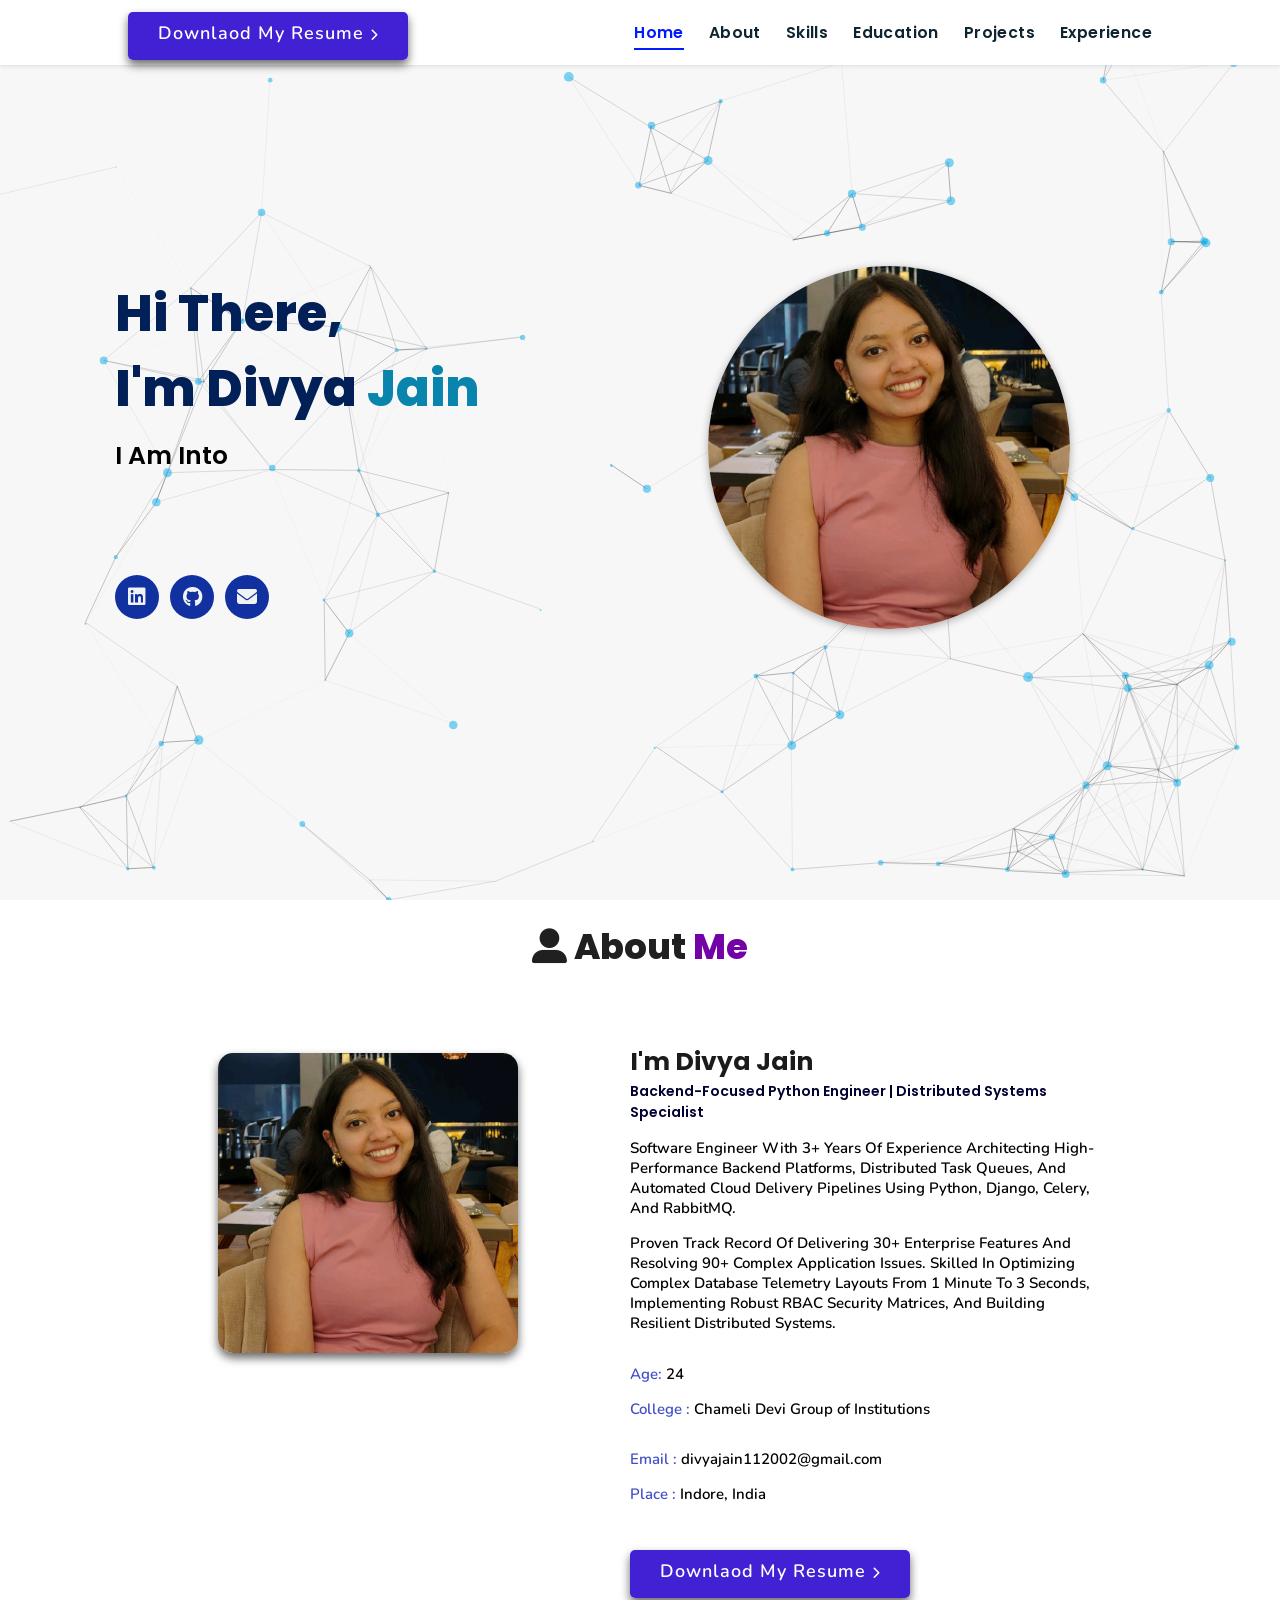
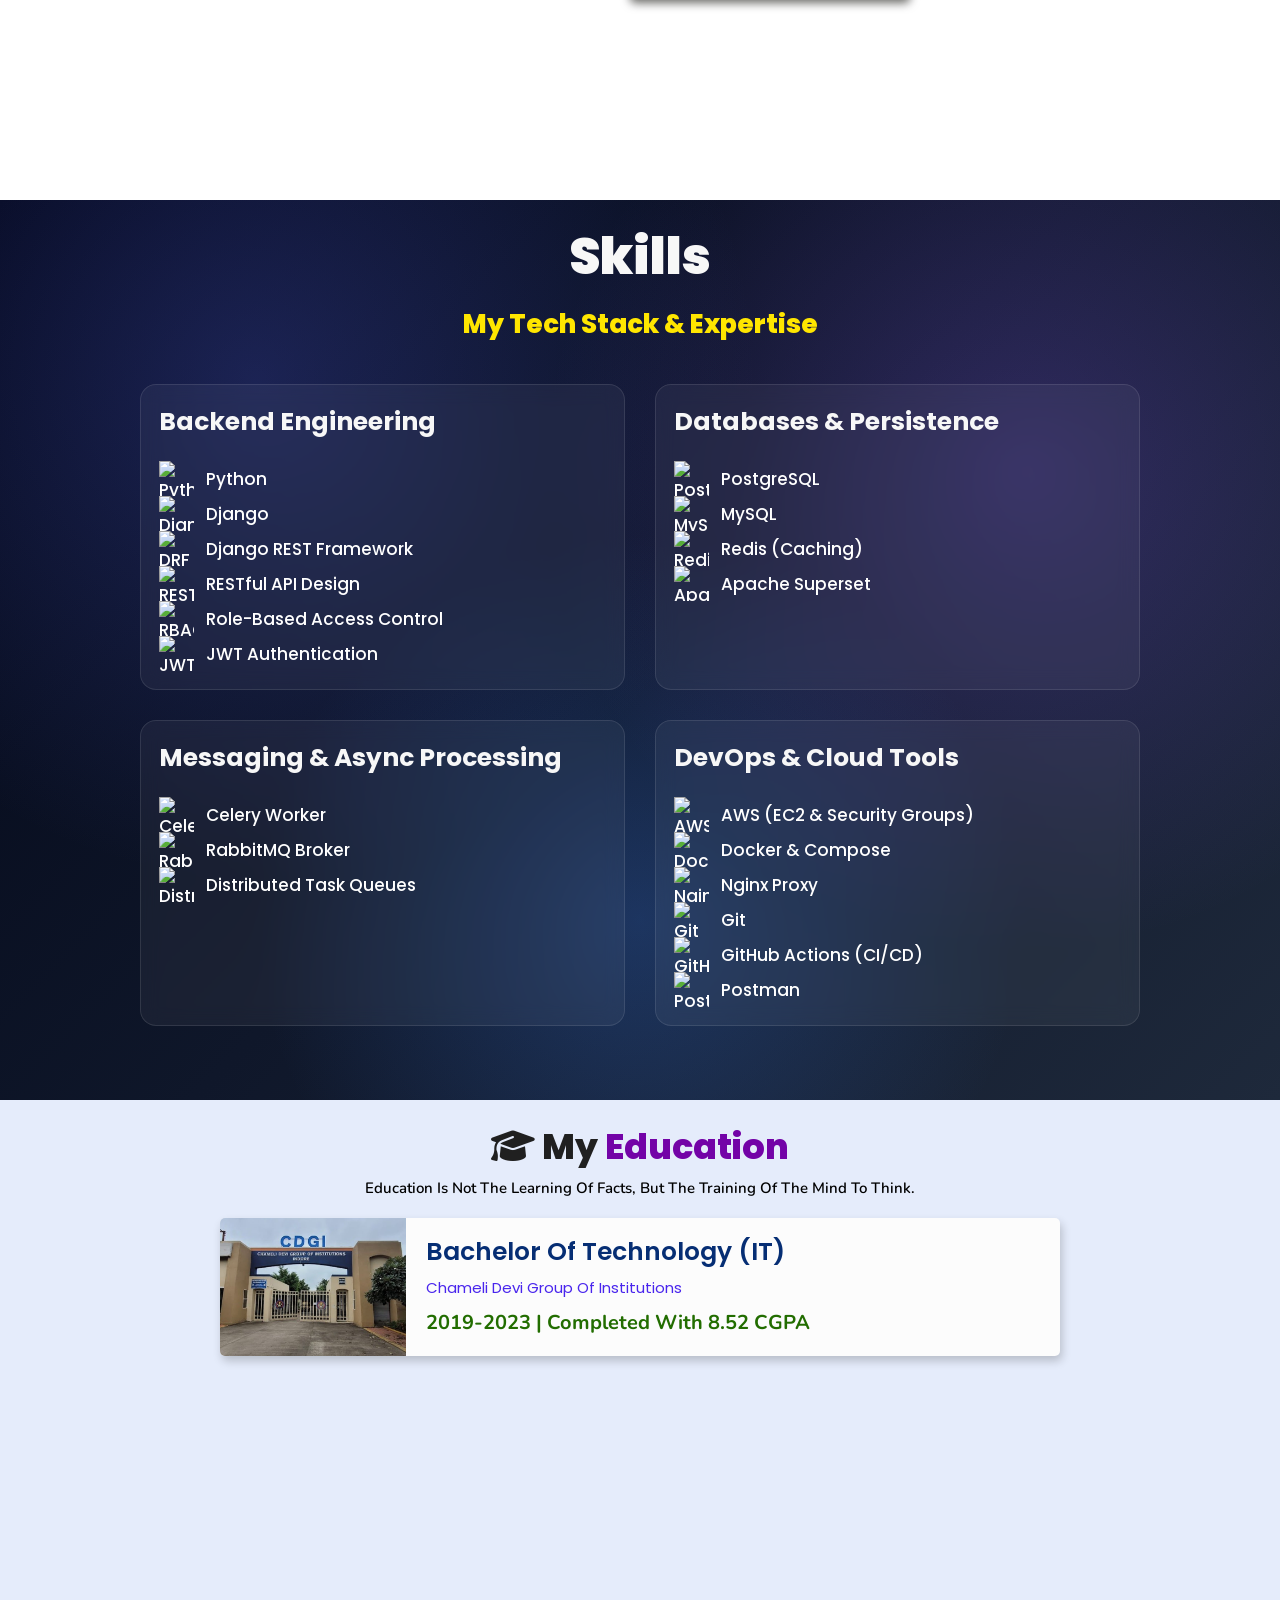
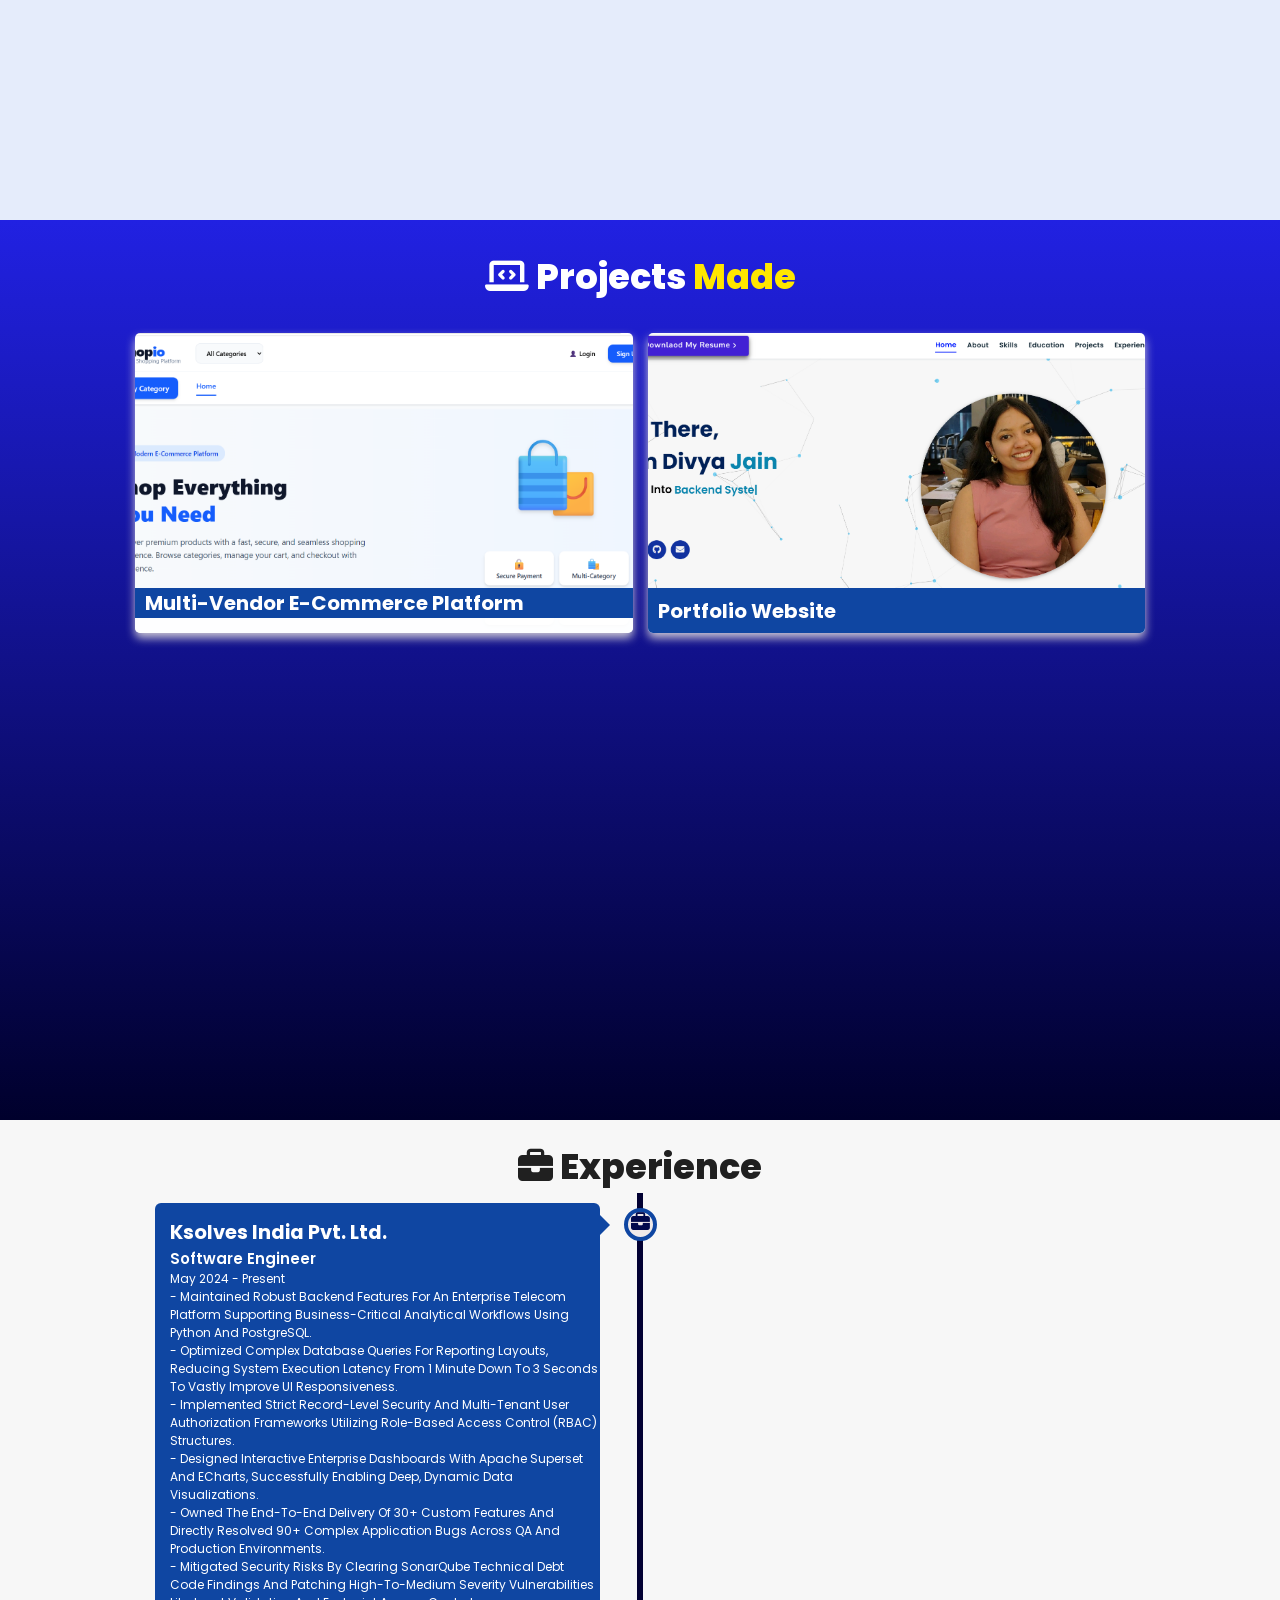
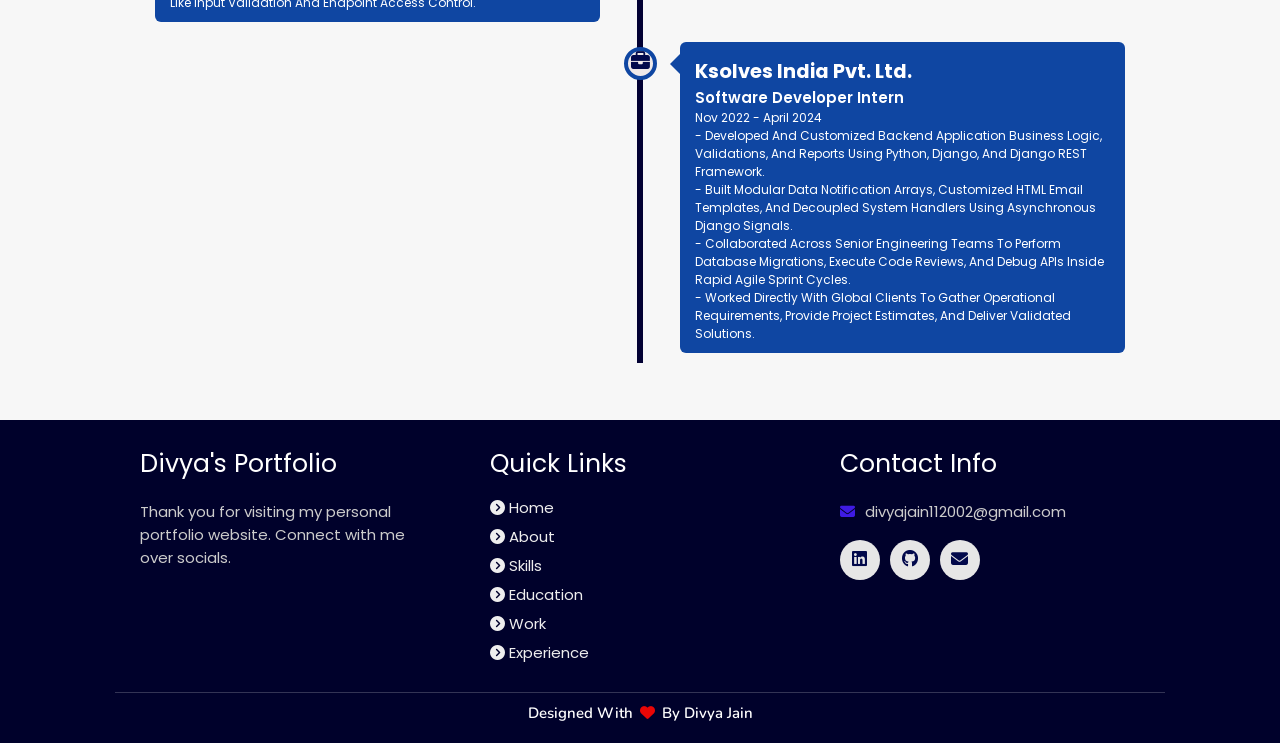
==== index.html @ 0286d553 "Initial commit: Production ready portfolio website" ====
<!DOCTYPE html>
<html lang="en">
<head>
    <meta charset="UTF-8">
    <meta http-equiv="X-UA-Compatible" content="IE=edge">
    <meta name="viewport" content="width=device-width, initial-scale=1.0">
    <meta name="keywords" content="Divya Jain, portfolio Divya Jain, Full Stack Developer, Backend Developer, portfolio website, Divya Jain website" />
    <meta name="description" content="Welcome to Divya's Portfolio. Passionate Java Developer. Tech Ethusiast." />
    <!-- Custom CSS -->
    <link rel="stylesheet" href="./assests/css/style.css">
    <!-- Font Awesome -->
    <link rel="stylesheet" href="https://cdnjs.cloudflare.com/ajax/libs/font-awesome/6.5.0/css/all.min.css">
    <!-- Favicon -->
    <link id='favicon' rel="shortcut icon" href="./assests/images//DivyaJainProfile.jpg" type="image/x-png">
    <link rel="stylesheet" href="https://cdn.jsdelivr.net/gh/devicons/devicon@latest/devicon.min.css">
    <title>Portfolio Divya Jain </title>
    
    <script type="text/javascript"
        src="https://cdn.jsdelivr.net/npm/@emailjs/browser@3/dist/email.min.js">
</script>
<script type="text/javascript">
   (function(){
      emailjs.init("tKcnAF73jMw0tRWFB"); 
   })();
</script>

<script src="https://cdn.jsdelivr.net/npm/particles.js@2.0.0/particles.min.js"></script>

<script>
particlesJS("particles-js",{
"particles":{
"number":{"value":80},
"size":{"value":3},
"move":{"speed":1.2},
"opacity":{"value":0.5},
"line_linked":{
"enable":true,
"distance":150,
"color":"#6366f1",
"opacity":0.4
},
"color":{"value":["#60a5fa","#a78bfa","#38bdf8"]}
}
});
</script>
</head>
<body>
<!-- <body oncontextmenu="return false"> -->


<!-- navbar starts -->
<header>
                <div class="resumebtn">
            <a href="./assests/Divya_Jain_Python_Developer.pdf" class="btn"><span>Downlaod My Resume</span>
                <i class="fas fa-chevron-right"></i>
            </a>
        </div>

        <div id="menu" class="fas fa-bars"></div>
        <nav class="navbar">
            <ul>
            <li><a class="active" href="#home">Home</a></li>
            <li><a href="#about">About</a></li>
            <li><a href="#skills">Skills</a></li>
            <li><a href="#education">Education</a></li>
            <li><a href="#work">Projects</a></li>
            <li><a href="#experience">Experience</a></li>
            </ul>
        </nav>
</header>
<!-- navbar ends -->




<!-- hero section starts -->
<section class="home" id="home">
    <div id="particles-js"></div>

    <div class="content">
    <h3>Hi There,<br/> I'm Divya <span>Jain</span></h3>
    <p>i am into <span class="typing-text"></span></p>

    <div class="socials">
        <ul class="social-icons">
          <li><a class="linkedin" href="https://www.linkedin.com/in/divyajain012/" target="_blank"><i class="fab fa-linkedin"></i></a></li> 
          <li><a class="github" href="https://github.com/Divya250-del" target="_blank"><i class="fab fa-github"></i></a></li>
          <li><a class="gmail" href="mailto:divyajain112002@gmail.com" target="_blank"><i class="fas fa-envelope"></i></a></li> 
        </ul>
      </div>
    </div>
<div class="image">
    <img draggable="false" class="tilt" src="./assests/images/DivyaJainProfile.jpg" alt="">
</div>
</section>
<!-- hero section ends -->


<!-- about section starts -->
<section class="about" id="about">
    <h2 class="heading"><i class="fas fa-user-alt"></i> About <span>Me</span></h2>
    
    <div class="row">

    <div class="image">
        <img draggable="false" class="tilt" src="./assests/images/DivyaJainProfile.jpg" alt="">
    </div>
    <div class="content">
      <h3>I'm Divya Jain</h3>
      <span class="tag">Backend-Focused Python Engineer | Distributed Systems Specialist</span>
      <p>
          Software Engineer with 3+ years of experience architecting high-performance backend platforms, distributed task queues, and automated cloud delivery pipelines using Python, Django, Celery, and RabbitMQ. 
      </p>
      <p>
          Proven track record of delivering 30+ enterprise features and resolving 90+ complex application issues. Skilled in optimizing complex database telemetry layouts from 1 minute to 3 seconds, implementing robust RBAC security matrices, and building resilient distributed systems.
      </p>
      <br>
        
        <div class="box-container">
            <div class="box">
              <p><span> age: </span> 24</p>
              <p><span> college : </span> Chameli Devi Group of Institutions</p>
            </div>
            <div class="box">
              <p><span> email : </span> divyajain112002@gmail.com</p>
              <p><span> place : </span> Indore, India  </p>
            </div>
        </div>
        <p><br><br>


        </p>
        
        <div class="resumebtn">
            <a href="./assests/Divya_Jain_Python_Developer.pdf" class="btn"><span>Downlaod My Resume</span>
                <i class="fas fa-chevron-right"></i>
            </a>
        </div>

    </div>
    </div>
</section>
<!-- about section ends -->

<section class="skills-section">

<div id="particles-js"></div>

<div class="skills-header">
<h2 class="skills-title">Skills</h2>
<p class="skills-subtitle">My Tech Stack & Expertise</p>
</div>

<div class="skills-grid">

<!-- Backend Frameworks & Logic -->
<div class="skills-card">
<h3>Backend Engineering</h3>

<div class="skills-list">

<div class="skill">
<img src="https://img.icons8.com/color/48/python--v1.png" alt="Python">
<span>Python</span>
</div>

<div class="skill">
<img src="https://img.icons8.com/color/48/django.png" alt="Django">
<span>Django</span>
</div>

<div class="skill">
<img src="https://img.icons8.com/nolan/64/api.png" alt="DRF">
<span>Django REST Framework</span>
</div>

<div class="skill">
<img src="https://img.icons8.com/color/48/api-settings.png" alt="REST APIs">
<span>RESTful API Design</span>
</div>

<div class="skill">
<img src="https://img.icons8.com/color/48/lock--v1.png" alt="RBAC">
<span>Role-Based Access Control</span>
</div>

<div class="skill">
<img src="https://img.icons8.com/color/48/key.png" alt="JWT Auth">
<span>JWT Authentication</span>
</div>

</div>
</div>


<!-- Databases & Performance Caching -->
<div class="skills-card">
<h3>Databases & Persistence</h3>

<div class="skills-list">

<div class="skill">
<img src="https://cdn.jsdelivr.net/gh/devicons/devicon/icons/postgresql/postgresql-original.svg" alt="PostgreSQL" width="48" height="48">
<span>PostgreSQL</span>
</div>

<div class="skill">
<img src="https://img.icons8.com/color/48/mysql-logo.png" alt="MySQL">
<span>MySQL</span>
</div>

<div class="skill">
<img src="https://img.icons8.com/color/48/redis.png" alt="Redis">
<span>Redis (Caching)</span>
</div>

<div class="skill">
<img src="https://cdn.jsdelivr.net/gh/devicons/devicon/icons/apache/apache-original.svg" alt="Apache Superset" width="48" height="48">
<span>Apache Superset</span>
</div>

</div>
</div>


<!-- Asynchronous Distributed Messaging -->
<div class="skills-card">
<h3>Messaging & Async Processing</h3>

<div class="skills-list">

<div class="skill">
<img src="https://img.icons8.com/color/48/celery.png" alt="Celery">
<span>Celery Worker</span>
</div>

<div class="skill">
<img src="https://cdn.jsdelivr.net/gh/devicons/devicon/icons/rabbitmq/rabbitmq-original.svg" alt="RabbitMQ" width="48" height="48">
<span>RabbitMQ Broker</span></div>

<div class="skill">
<img src="https://img.icons8.com/color/48/flow-chart.png" alt="Distributed Architecture">
<span>Distributed Task Queues</span>
</div>



</div>
</div>


<!-- Cloud Infrastructure & DevOps Tools -->
<div class="skills-card">
<h3>DevOps & Cloud Tools</h3>

<div class="skills-list">

<div class="skill">
<img src="https://img.icons8.com/color/48/amazon-web-services.png" alt="AWS">
<span>AWS (EC2 & Security Groups)</span>
</div>

<div class="skill">
<img src="https://img.icons8.com/color/48/docker.png" alt="Docker">
<span>Docker & Compose</span>
</div>

<div class="skill">
<img src="https://img.icons8.com/color/48/nginx.png" alt="Nginx">
<span>Nginx Proxy</span>
</div>

<div class="skill">
<img src="https://img.icons8.com/color/48/git.png" alt="Git">
<span>Git</span>
</div>

<div class="skill">
<img src="https://img.icons8.com/color/48/github.png" alt="GitHub Actions">
<span>GitHub Actions (CI/CD)</span>
</div>


<div class="skill">
<img src="https://img.icons8.com/dusk/64/postman-api.png" alt="Postman">
<span>Postman</span>
</div>

</div>
</div>

</div>
</section>


<!-- education section starts -->
<section class="education" id="education">

  <h1 class="heading"><i class="fas fa-graduation-cap"></i> My <span>Education</span></h1>

    <p class="qoute">Education is not the learning of facts, but the training of the mind to think.</p>

    <div class="box-container">

    <div class="box">
        <div class="image">
        <a href="https://www.aecwb.edu.in/">
        <img draggable="false" src="./assests/images/educat/cdgiImage.jpg" alt="">
        
        </div>
        <div class="content">
        <h3>Bachelor of Technology (IT)</h3>
        <p>Chameli Devi Group of Institutions </p>
        <h4>2019-2023 | Completed with 8.52 CGPA</h4>
      </a> 
        </div>
    </div>

</div>
</section>
<!-- education section ends -->


<!-- work project section starts -->
<section class="work" id="work">

  <h2 class="heading"><i class="fas fa-laptop-code"></i> Projects <span>Made</span></h2>

  <div class="box-container">
    
    <!-- Project 1: Multi-Vendor E-Commerce Platform (Shopio) -->
    <div class="box tilt">
      <img draggable="false" src="./assests/images/projects/Shopio_Homepage.png" alt="Multi-Vendor E-Commerce Platform" />
      <div class="content">
        <div class="tag">
          <h3>Multi-Vendor E-Commerce Platform</h3>
        </div>
        <div class="desc">
<p>A production-ready full-stack e-commerce platform featuring separate customer and seller registration workflows. Engineered with Django, DRF, and React, using Redis for high-throughput caching and a distributed Celery/RabbitMQ pipeline for non-blocking asynchronous background task orchestration. Secure checkout flows are fully integrated via Razorpay. Containerized with Docker and deployed on cloud infrastructure using AWS EC2 and automated GitHub Actions CI/CD pipelines.</p>          <div class="btns">
            <a href="http://13.207.149.114/" class="btn" target="_blank"><i class="fas fa-eye"></i> Live Demo</a>
            <a href="https://github.com/Divya250-del" class="btn" target="_blank">Code <i class="fas fa-code"></i></a>
          </div>
        </div>
      </div>
    </div>
    
    <!-- Project 2: Personal Portfolio Website -->
    <div class="box tilt">
      <img draggable="false" src="./assests/images/projects/portImg.png" alt="Portfolio Website" />
      <div class="content">
        <div class="tag">
          <h3>Portfolio Website</h3>
        </div>
        <div class="desc">
<p>Personal portfolio website designed to showcase my technical expertise, core engineering competencies, and professional background as a backend software engineer. This interactive interface cleanly presents my developer timeline, project configurations, and core systems architecture skills.</p>          <div class="btns">
            <a href="https://github.com/Divya250-del" class="btn" target="_blank"><i class="fas fa-eye"></i> View</a>
            <a href="https://github.com/Divya250-del" class="btn" target="_blank">Code <i class="fas fa-code"></i></a>
          </div>
        </div>
      </div>
    </div> 
  </div>
    


</section>
<!-- work project section ends -->

<!-- experience section starts -->
<section class="experience" id="experience">

  <h2 class="heading"><i class="fas fa-briefcase"></i> Experience </h2>

  <div class="timeline">

    <!-- Experience 1: Ksolves - Software Engineer -->
    <div class="container left">
      <div class="content">
        <div class="tag">
          <h2>Ksolves India Pvt. Ltd.</h2>
        </div>
        <div class="desc">
            <h3>Software Engineer</h3>
              <p>May 2024 - Present</p>
              <p> 
                - Maintained robust backend features for an enterprise telecom platform supporting business-critical analytical workflows using Python and PostgreSQL.
                <br>
                - Optimized complex database queries for reporting layouts, reducing system execution latency from 1 minute down to 3 seconds to vastly improve UI responsiveness.
                <br>
                - Implemented strict record-level security and multi-tenant user authorization frameworks utilizing Role-Based Access Control (RBAC) structures.
                <br>
                - Designed interactive enterprise dashboards with Apache Superset and ECharts, successfully enabling deep, dynamic data visualizations.
                <br>
                - Owned the end-to-end delivery of 30+ custom features and directly resolved 90+ complex application bugs across QA and production environments.
                <br>
                - Mitigated security risks by clearing SonarQube technical debt code findings and patching high-to-medium severity vulnerabilities like input validation and endpoint access control.
              </p>
        </div>
      </div>
    </div>

    <!-- Experience 2: Ksolves - Software Developer Intern -->
    <div class="container right">
      <div class="content">
        <div class="tag">
          <h2>Ksolves India Pvt. Ltd.</h2>
        </div>
        <div class="desc">
            <h3>Software Developer Intern</h3>
            <p>Nov 2022 - April 2024</p>
            <p> 
              - Developed and customized backend application business logic, validations, and reports using Python, Django, and Django REST Framework.
              <br>
              - Built modular data notification arrays, customized HTML email templates, and decoupled system handlers using asynchronous Django Signals.
              <br>
              - Collaborated across senior engineering teams to perform database migrations, execute code reviews, and debug APIs inside rapid Agile sprint cycles.
              <br>
              - Worked directly with global clients to gather operational requirements, provide project estimates, and deliver validated solutions.
            </p>
        </div>
      </div>
    </div>

  </div>

</section>
<!-- experience section ends -->


<!-- footer section starts -->
<section class="footer">

  <div class="box-container">

      <div class="box">
          <h3>Divya's Portfolio</h3>
          <p>Thank you for visiting my personal portfolio website. Connect with me over socials. <br/> <br/> </p>
      </div>

      <div class="box">
          <h3>quick links</h3>
          <a href="#home"><i class="fas fa-chevron-circle-right"></i> home</a>
          <a href="#about"><i class="fas fa-chevron-circle-right"></i> about</a>
          <a href="#skills"><i class="fas fa-chevron-circle-right"></i> skills</a>
          <a href="#education"><i class="fas fa-chevron-circle-right"></i> education</a>
          <a href="#work"><i class="fas fa-chevron-circle-right"></i> work</a>

          <a href="#experience"><i class="fas fa-chevron-circle-right"></i> experience</a>
      </div>

      <div class="box">
          <h3>contact info</h3>
          
          <p> <i class="fas fa-envelope"></i>divyajain112002@gmail.com</p>
          <div class="share">

              <a href="https://www.linkedin.com/in/divyajain012/" class="fab fa-linkedin" target="_blank"></a>
              <a href="https://github.com/Divya250-del" class="fab fa-github" target="_blank"></a>
              <a href="mailto:divyajain112002@gmail.com" class="fas fa-envelope" target="_blank"></a>
          </div>
      </div>
  </div>

  <h1 class="credit">Designed with <i class="fa fa-heart pulse"></i> by Divya Jain</h1>

</section>
<!-- footer section ends -->


<!-- scroll top btn -->
<a href="#home" class="fas fa-angle-up" id="scroll-top"></a>
<!-- scroll back to top -->


<!-- ==== ALL MAJOR JAVASCRIPT CDNS STARTS ==== -->
<!-- jquery cdn -->
<script src="https://cdnjs.cloudflare.com/ajax/libs/jquery/3.6.0/jquery.min.js" integrity="sha512-894YE6QWD5I59HgZOGReFYm4dnWc1Qt5NtvYSaNcOP+u1T9qYdvdihz0PPSiiqn/+/3e7Jo4EaG7TubfWGUrMQ==" crossorigin="anonymous" referrerpolicy="no-referrer"></script>

<!-- typed.js cdn -->
<script src="https://cdnjs.cloudflare.com/ajax/libs/typed.js/2.0.5/typed.min.js" integrity="sha512-1KbKusm/hAtkX5FScVR5G36wodIMnVd/aP04af06iyQTkD17szAMGNmxfNH+tEuFp3Og/P5G32L1qEC47CZbUQ==" crossorigin="anonymous" referrerpolicy="no-referrer"></script>

<!-- particle.js links -->
<script src="./assests/js/particles.min.js"></script>
<script src="./assests/js/app.js"></script>

<!-- vanilla tilt.js links -->
<script src="https://cdnjs.cloudflare.com/ajax/libs/vanilla-tilt/1.7.0/vanilla-tilt.min.js" integrity="sha512-SttpKhJqONuBVxbRcuH0wezjuX+BoFoli0yPsnrAADcHsQMW8rkR84ItFHGIkPvhnlRnE2FaifDOUw+EltbuHg==" crossorigin="anonymous" referrerpolicy="no-referrer"></script>

<!-- scroll reveal anim -->
<script src="https://unpkg.com/scrollreveal"></script>
<!-- ==== ALL MAJOR JAVASCRIPT CDNS ENDS ==== -->

<script src="./assests/js/script.js"></script>

</body>
</html>
---- assests/css/style.css ----
@import url("https://fonts.googleapis.com/css2?family=Poppins:wght@400;600;700&display=swap");
@import url('https://fonts.googleapis.com/css2?family=Nunito:ital,wght@0,300;0,400;0,600;0,700;1,300;1,400&display=swap');

*{
  margin: 0;
  padding: 0;
  box-sizing: border-box;
  text-decoration: none;
  outline: none; border: none;
  text-transform:capitalize;
  transition: all .2s linear;
}
html{
  font-size: 62.5%;
  overflow-x: hidden;
  scroll-behavior: smooth;
}
body{
  background: #f7f7f7;
  font-family: 'Poppins', sans-serif;
}

*::selection{
  background: #2b3dda;
  color: #fff;
}

html{
  font-size: 62.5%;
  overflow-x: hidden;
}
html::-webkit-scrollbar{
  width: .8rem;
}
html::-webkit-scrollbar-track{
  background: rgb(235, 202, 245);
}
html::-webkit-scrollbar-thumb{
  background: #420177;
}

/* pre loader start */
.loader-container{
  position: fixed;
  top: 0; left: 0;
  z-index: 10000;
  background: #e6eff1;
  display: flex;
  align-items: center;
  justify-content: center;
  height: 100%;
  width: 100%;
}
.loader-container.fade-out{
  top: -120%;
}
/* pre loader end */

/* navbar starts */
header{
  position: fixed;
  top: 0; left: 0; right: 0;
  z-index: 1000;
  display: flex;
  align-items: center;
  justify-content: space-between;
  padding: 1.7rem 10%;
  height: 6.5rem;
  background-color: #fff;
  box-shadow: 0 1px 4px rgba(146,161,176,.3);
}
section{
  min-height: 100vh;
  padding: 2rem 9%;
}
.heading{
  font-size: 3.5rem;
  color: rgb(32, 32, 32);
  font-weight: 800;
  text-align: center;
}
.heading span{
  color: rgb(115, 3, 167);
}
header .logo{
  font-size: 1.9rem;
  font-weight: 800;
  text-decoration: none;
  color: #0E2431;
}
header .logo i {
  font-size: 2.2rem;
}
header .logo:hover {
  color: #0f46a2;
}
header .navbar ul{
  list-style: none;
  display: flex;
  justify-content: center;
  align-items: center;
}
header .navbar li{
  margin-left: 2.5rem;
}
header .navbar ul li a{
  font-size: 1.57rem;
  color: #0E2431;
  font-weight: 600;
  text-decoration: none;
  letter-spacing: 0.04rem;
  transition: .2s;
}
header .navbar ul li a.active,
header .navbar ul li a:hover{
  color: #011aff;
  border-bottom: .2rem solid #011aff;
  padding: .5rem 0;
}
/* navbar ends */

/* hamburger icon starts*/
#menu{
  font-size: 3rem;
  cursor: pointer;
  color: rgb(24, 2, 63);
  display: none;
}
@media(max-width:768px){
  #menu{
      display: block;
  }
  header .navbar{
    position: fixed;
    top: 6.5rem; right: -120%;
    width: 75%;
    height: 100%;
    text-align: left;
    align-items: flex-start;
    background-color: #0e0f31;
  }
  header .navbar ul{
    flex-flow: column;
    padding: 1rem;
  }
  header .navbar ul li{
    text-align: center;
    width: 100%;
    margin: 1rem 0;
    border-radius: .5rem;
    width: 26rem;
  }
  header .navbar ul li a{
    display: block;
    padding: 1rem;
    text-align: left;
    color: #fff;
    font-size: 2rem;
  }
  header .navbar ul li a.active,
  header .navbar ul li a:hover{
    padding: 1rem;
    color: #fff;
    border-radius: .5rem;
    border-bottom: .5rem solid #011aff;
  }
  .fa-times{
    transform: rotate(180deg);
  }
  header .navbar.nav-toggle{
    right: 0;
  }
}
/* hamburger icon ends */

/* hero section starts*/
.home{
  position: relative;
  display: flex;
  flex-wrap: wrap;
  gap: 1.5rem;
  min-height: 100vh;
  align-items: center;
}
.home #particles-js{
  position: absolute;
  top: 0;left: 0;
  height: 100%;
  width: 100%;
}
.home::before{
  content: '';
  position: absolute;
  top: 0;left: 0;
  height: 100%;
  width: 100%;
}
.home .content{
  flex: 1 1 40rem;
  padding-top: 1rem;
  z-index: 1;
}
.home .image{
  flex: 1 1 40rem;
  z-index: 1;
}
.home .image img{
  width: 70%;
  margin-left: 6rem;
  border-radius: 50%;
  box-shadow: 0 2px 8px rgba(0, 0, 0, 0.3);
  cursor: pointer;
}
.home .image img:hover{
  box-shadow: 0 5px 15px rgba(0, 0, 0, 0.5);
}
.home .content h3{
  font-size: 5rem;
  font-weight: 800;
  color: #002057;
}
.home .content h3 span{
  font-size: 5rem;
  font-weight: 800;
  color: #0984ad;
}
.home .content p{
  font-size: 2.5rem;
  color: #000;
  font-weight: 600;
  padding: 1rem 0;
}
.home .content p span{
  font-size: 2.5rem;
  color: #0984ad;
  font-weight: 600;
  padding: 1rem 0;
}
.home .btn {
  margin-top: 1rem;
  position: absolute;
  line-height: 0;
  padding: 1.6rem 3rem;
  border-radius: 4em;
  transition: 0.5s;
  color: #fff;
  background: #1858c7;
  box-shadow: 0px 5px 18px #01030b(145, 136, 12, 0.6);
  font-family: 'Nunito', sans-serif;
}
.home .btn span {
  font-weight: 700;
  font-size: 1.7rem;
  letter-spacing: 0.1rem;
}
.home .btn i {
  margin-left: 0.3rem;
  font-size: 1.5rem;
  transition: 0.3s;
}
.home .btn:hover{
  background: #1a047e;
}
.home .btn:hover i {
  transform: translateX(5px);
}
/* social icons start */
.socials{
  position: relative;
  margin-top: 9rem;
}
.socials .social-icons {
  padding-left:0;
  margin-bottom:0;
  list-style:none
}
.socials .social-icons li {
  display:inline-block;
  margin-bottom:14px
}
.social-icons a {
  font-size:2rem;
  display:inline-block;
  line-height:44px;
  color: #f1f2f3;
  background-color: #10319f;
  width:44px;
  height:44px;
  text-align:center;
  margin-right:8px;
  border-radius:100%;
  -webkit-transition:all .2s linear;
  -o-transition:all .2s linear;
  transition:all .2s linear
}
.social-icons a:active,.social-icons a:focus,.social-icons a:hover {
  color:#fff;
  background-color:#0685da
}
.social-icons a.github:hover {
  background-color:#0e0e0e
}
.social-icons a.twitter:hover {
  background-color:#00aced
}
.social-icons a.linkedin:hover {
  background-color:#007bb6
}
.social-icons a.dev:hover {
    background-color:#070707
}
.social-icons a.instagram:hover {
    background-color:#ee00da
}
/* social icons end */

/* hero media queries starts*/
@media(max-width:450px){
  .home .btn{
    margin: 4rem 0;
  }
  .socials{
    margin-top: 12rem;
  }
  .home .image img{
    margin-top: -12rem;
  }
  .home .content p {
    font-size: 2.2rem;
  }
  .home .content p span{
    font-size: 2.2rem;
  }
}
/* hero media queries ends*/
/* hero section end */

/* about section starts */
.about {
  background: rgb(255, 255, 255);
}
.about .row{
  display: flex;
  flex-direction: row;
  gap: 2rem;
  flex-wrap: wrap;
  padding: 4rem;
}
.about .row .image {
  text-align: center;
  flex: 1 1 35rem;
}
.about .row .image img{
  margin: 4rem;
  width: 30rem;
  border-radius: 5%;
  box-shadow: 0 5px 10px rgba(0, 0, 0, 0.6);
  mix-blend-mode:normal;
  transition: .3s;
  cursor: pointer;
}
.about .row .image img:hover{
  mix-blend-mode: normal;
}
.about .row .content {
  flex: 1 1 45rem;
  padding: 3rem;
}
.about .row .content h3{
  color: rgb(27, 27, 27);
  font-size: 2.5rem;
}
.about .row .content .tag{
  font-size: 1.4rem;
  color: #020133;
  font-weight: 600;
  margin-top: 1rem;
}
.about .row .content p{
  font-size: 1.5rem;
  margin-top: 1.5rem;
  font-family: 'Nunito';
  font-weight: 600;
}
.about .row .content .box-container{
  display: flex;
  flex-wrap: wrap;
  gap: 1.5rem;
  font-family: 'Nunito';
  font-weight: 600;
}
.about .row .content .box-container .box p{
  text-transform: none;
}
.about .row .content .box-container .box p span{
  color:#424fc9;
}
.resumebtn{
  margin-top: 0rem;
}
.resumebtn .btn {
  padding: 1.7rem 3rem;
  border-radius: .5em;
  transition: 0.3s;
  color: #fff;
  background: #3a18d2f5;
  box-shadow: 0px 5px 10px rgba(7, 7, 1, 0.6);
  font-family: 'Nunito', sans-serif;
}
.resumebtn .btn span {
  font-weight: 600;
  font-size: 1.8rem;
  letter-spacing: 0.1rem;
}
.resumebtn .btn i {
  margin-left: 0.3rem;
  font-size: 1.2rem;
  transition: 0.3s;
}
.resumebtn .btn:hover{
  background: #1a047e;
}
.resumebtn .btn:hover i {
  transform: translateX(5px);
}
/* about media queries starts*/
@media screen and (max-width: 600px){
  .about .row .image{
    margin-top: 2rem;
  }
  .about .row .image img{
    margin: 0 auto;
    width: 80%;
    mix-blend-mode:normal;
  }
  .about .row{
    padding: .5rem;
    margin-bottom: 7rem;
  }
  .about .row .content{
    padding: 1rem;
  }
  .about .row .content .box-container{
    gap: 0;
  }
}
/* about media queries ends*/
/* about section ends */


/* skills section starts */
/* .skills {
  min-height: 90vh;
  background: linear-gradient(to bottom, #57059e, #4a00e0);
}
.skills h2 {
  color: #fff;
}
.skills .heading span {
  color: rgb(255, 230, 0);
}
.skills .container {
  background: rgba(0, 0, 22, 0.4);
  color: #fff;
  border-radius: 1rem;
  padding: 2rem;
  width: 90%;
  margin: auto;
  margin-top: 2rem;
}
.skills .container .row {
  display: grid;
  grid-template-columns: repeat(6, 1fr);
  flex-wrap: wrap;
  gap: 1.8rem;
}
.skills .container .bar {
  margin-bottom: 15px;
  padding: 10px;
  border-radius: 1rem;
  box-shadow: 0 4px 10px rgba(0, 0, 0, 0.2);
  background: rgba(0, 0, 22, 0.9);
  transition: 0.2s;
}
.skills .container .bar:hover {
  box-shadow: 0 8px 10px rgba(0, 2, 68, 0.8) !important;
  background-color: rgba(0, 0, 0, 0.9) !important;
}
.skills .container .bar .info {
  display: flex;
  flex-direction: column;
  align-items: center;
  gap: 1rem;
  margin-top: 1rem;
}
.skills .container .bar .info i {
  font-size: 4rem;
}
.skills .container .bar .info span {
  font-size: 2rem;
  font-weight: 500;
  font-family: "Poppins";
  margin-left: 0.5rem;
} */
/* skills media queries starts*/
/* @media screen and (max-width: 600px) {
  .skills .container {
    padding: 0;
    margin: 0;
  }
  .skills .container .row {
    grid-template-columns: repeat(2, 1fr);
    margin: 1rem;
    padding: 2rem 0.2rem 2rem 0.2rem;
    gap: 1rem;
  }
  .skills .container {
    margin-top: 5px;
    width: 100%;
  }
} */
/* skills media queries ends*/
/* skills section ends */

/* education section starts */
.education{
  background: #e5ecfb;
  min-height: 80vh;
}
.education .qoute{
  font-size: 1.5rem;
  text-align: center;
  font-family: 'Nunito', sans-serif;
  font-weight: 600;
  margin-top: .5rem;
}
.education .box-container{
  display: flex;
  flex-wrap: wrap;
  justify-content: center;
  align-items: center;
  flex-direction: column;
}
.education .box-container .box{
  display: flex;
  flex-direction: row;
  width: 80%;
  border-radius: .5rem;
  box-shadow: .2rem .5rem 1rem rgba(0, 0, 0, .2);
  text-align: center;
  position: relative;
  margin-top: 2rem;
  overflow: hidden;
  transition: .3s;
  background: rgb(252, 252, 252);
}
.education .box-container .box:hover{
  transform: scale(1.03);
  box-shadow: 1rem .5rem 1.2rem rgba(0, 0, 0, .3);
}
.education .box-container .box .image{
  flex: 1 1 20rem;
  width: 100%;
}
.education .box-container .box img{
  object-fit: cover;
  position: relative;
  width: 100%;
  height: 100%;
}
.education .box-container .box .content{
  position: relative;
  display: flex;
  flex-direction: column;
  padding: 1rem;
  flex-wrap: wrap;
  flex: 1 1 70rem;
}
.education .box-container .box .content h3{
  font-size: 2.5rem;
  color: #062e74;
  padding: .5rem 0;
  font-weight: 600;
  text-align: left;
  margin-left: 1rem;
}
.education .box-container .box .content p{
  font-size: 1.5rem;
  margin-left: 1rem;
  text-align: left;
  color: #421cecf5;
}
.education h4{
  font-size: 2rem;
  color: rgb(34, 109, 0);
  text-align: left;
  margin: 1rem;
  font-family: 'Nunito', sans-serif;
  font-weight: 700;
}

/* education media queries starts*/
@media screen and (max-width: 600px){
  .education .box-container .box{
    flex-direction: column;
    width: 100%;
  }
  .education .box-container .box .image{
    width: 100%;
    height: 25rem;
  }
  .education .box-container .box img{
    width: 100%;
  }
  .education .box-container .box .content{
    position: relative;
    display: flex;
    flex-direction: column;
    padding: 1rem;
    flex-wrap: wrap;
    flex: 0;
  }
  .education .btns{
    margin-top: 2rem;
    margin-left: 1rem;
    margin-right: 1rem;
    flex-wrap: wrap;
  }
}
/* education media queries ends*/
/* education section ends */


/* work section starts */
.work{
  /* background: #010124; */
  background: linear-gradient(to bottom, #2121e2, #00002c);
}
.work h2{
  color: #fff;
  padding: 1rem;
}
.work .heading span{
  color: rgb(255, 230, 0);
}
.work .box-container{
  display: flex;
  flex-wrap: wrap;
  gap:1.5rem;
  margin: 2rem;
}
.work .box-container .box{
  flex:1 1 30rem;
  border-radius: .5rem;
  box-shadow: 0 .5rem 1rem rgba(225, 219, 219, 0.895);
  position: relative;
  overflow:hidden;
  height:30rem;
}
.work .box-container .box img{
  height: 100%;
  width:100%;
  object-fit: cover;
}
.work .box-container .box .content{
  height: 100%;
  width:100%;
  position: absolute;
  top:85%; left:0;
  background:rgba(255, 255, 255, 0.9);
  display: flex;
  flex-direction: column;
}
.work .box-container .box .content .tag{
  display: flex;
  flex-direction: row;
  justify-content: space-between;
  align-items: center;
  height: 4.5rem;
  width: 100%;
  padding-left: 1rem;
  background: #0f46a2;
}
.work .box-container .box .content .tag h3{
  font-size: 2rem;
  color: white;
}
.work .box-container .box:hover .content{
  top: 25%;
}
.work .desc {
  margin: 2rem;
  display: flex;
  flex-direction: column;
  justify-content: center;
}
.work .desc p{
  font-size: 1.5rem;
}
.work .desc .btns{
  display: flex;
  justify-content: space-between;
  width: 100%;
  margin-top: 2rem;
}
.work .desc .btns .btn{
  line-height: 0;
  display: inline;
  padding: 1.5rem 2.5rem;
  border-radius: .5rem;
  font-size: 1.5rem;
  color: #fff;
  background: rgb(12, 12, 12);
  margin-right: 2rem;
}
.work .desc .btns .btn:hover{
  background: #310ae0f5;
}
.work .viewall{
  display: flex;
  justify-content: center;
}
.work .viewall .btn {
  position: relative;
  line-height: 0;
  padding: 1.6rem 3rem;
  border-radius: .5em;
  transition: 0.5s;
  color: rgb(255, 255, 255);
  font-weight: 700;
  border: 2px solid #fff;
  box-shadow: 0px 5px 10px rgba(65, 84, 241, 0.4);
  text-align: center;
}
.work .viewall .btn span {
  font-weight: 600;
  font-size: 1.7rem;
  font-family: 'Nunito', sans-serif;
}
.work .viewall .btn i {
  margin-left: 0.3rem;
  font-size: 1.5rem;
  transition: 0.3s;
}
.work .viewall .btn:hover{
  background: #fff;
  color: #000;
}
.work .viewall .btn:hover i {
  transform: translateX(5px);
}
/* work section ends */


/* experience section starts */
.experience .timeline {
  position: relative;
  max-width: 1200px;
  margin: 0 auto;
}
.experience .timeline::after {
  content: '';
  position: absolute;
  width: 6px;
  background: #020133;
  top: 0;
  bottom: 0;
  left: 50%;
  margin-left: -3px;
  z-index: -2;
}
.experience .container {
  padding: 10px 40px;
  position: relative;
  background-color: inherit;
  width: 50%;
}
/*circles on timeline*/
.experience .container::after {    
  content: "\f0b1";
  position: absolute;
  width: 25px;
  height: 25px;
  right: -17px;
  background-color: rgb(239, 233, 233);
  border: 4px solid #0f46a2;
  top: 15px;
  border-radius: 50%;
  z-index: 100;
  font-size: 1.89rem;
  text-align: center;
  font-weight: 600;
  color:#02094b;
  font-family: 'Font Awesome\ 5 Free';
}
.experience .left {
  left: 0;
}
.experience .right {
  left: 50%;
}
/* arrows pointing right */
.experience .left::before {
  content: " ";
  height: 0;
  position: absolute;
  top: 22px;
  width: 0;
  z-index: 1;
  right: 30px;
  border: medium solid #0f46a2;
  border-width: 10px 0 10px 10px;
  border-color: transparent transparent transparent #0f46a2;
}
/* arrows pointing left  */
.experience .right::before {
  content: " ";
  height: 0;
  position: absolute;
  top: 22px;
  width: 0;
  z-index: 1;
  left: 30px;
  border: medium solid #0f46a2;
  border-width: 10px 10px 10px 0;
  border-color: transparent #0f46a2 transparent transparent;
}
.experience .right::after {
  left: -16px;
}
.experience .content {
  background-color: #0f46a2;
  position: relative;
  border-radius: 6px;
  color: white;
}
.experience .content .tag{
  font-size: 1.3rem;
  padding-top: 1.5rem;
  padding-left: 1.5rem;
}
.experience .content .desc{
  margin-left: 1.5rem;
  padding-bottom: 1rem;
}
.experience .content .desc h3{
  font-size: 1.5rem;
  font-weight: 600;
}
.experience .content .desc p{
  font-size: 1.2rem;
}
/* view all button */
.morebtn{
  display: flex;
  justify-content: center;
}
.morebtn .btn {
  position: relative;
  line-height: 0;
  padding: 1.6rem 3rem;
  border-radius: .5em;
  transition: 0.5s;
  color: #fff;
  background: #2506ad;
  box-shadow: 0px 5px 10px rgba(48, 68, 247, .6);
  text-align: center;
}
.morebtn .btn span {
  font-weight: 600;
  font-size: 1.7rem;
  font-family: 'Nunito', sans-serif;
}
.morebtn .btn i {
  margin-left: 0.3rem;
  font-size: 1.5rem;
  transition: 0.3s;
}
.morebtn .btn:hover{
  background: #1a047e;
}
.morebtn .btn:hover i {
  transform: translateX(5px);
}

/* Media queries - Responsive timeline on screens less than 600px wide */
@media screen and (max-width: 600px) {
  .experience{
    min-height: 80vh;
  }
  .experience .timeline{
    margin-top: 2rem;
  }
  .experience .timeline::after {
  left: 31px;
  }
  .experience .container {
  width: 100%;
  padding-left: 8rem;
  padding-right: 2rem;
  }
  .experience .container::after {   
    font-size: 2.2rem;
  }
  .experience .container::before {
  left: 61px;
  border: medium solid #0f46a2;
  border-width: 10px 10px 10px 0;
  border-color: transparent #0f46a2 transparent transparent;
  }
  .experience .left::after {
    left: 15px;
  }
  .experience .right::after {
    left: 15px;
  }
  .experience .right {
  left: 0%;
  }
  .morebtn {
    margin-top: 3rem;
  }
}
/* experience media queries ends */
/* experience section ends */

/* contact section starts */
.contact{
  background: #e5ecfb;
  min-height: 60vh;
}
.contact .container{
  max-width: 1050px;
  width: 100%;
  background: #fff;
  border-radius: 1.5rem;
  margin: 2rem 5rem;
  box-shadow: 0 5px 10px rgba(0, 0, 0, 0.15);
}
.contact .container .content{
  display: flex;
  align-items: center;
  justify-content: space-between;
  padding: 2.5rem 2rem;
}
.contact .content .image-box{
  max-width: 60%;
  margin-left: 4rem;
}
.contact .content .image-box img{
  width: 100%;
  height: 40rem;
  position: relative;
}
.contact .content form{
  width: 45%;
  margin-right: 3.5rem;
}
form .form-group{
  display: flex;
  flex-direction: column;
  justify-content: center;
}
.form-group .field{
  height: 50px;
  display: flex;
  position: relative;
  margin: 1rem;
  width: 100%;
}
form i{
  position: absolute;
  top: 50%;
  left: 18px;
  color: rgb(51, 51, 51);
  font-size: 17px;
  pointer-events: none;
  transform: translateY(-50%);
}
form .field input,
form .message textarea{
  width: 100%;
  height: 100%;
  outline: none;
  padding: 0 16px 0 48px;
  font-size: 16px;
  font-family: 'Poppins', sans-serif;
  border-radius: 5px;
  border: 1px solid rgb(51, 51, 51);
  background: #e5ecfb;
}
.field input::placeholder,
.message textarea::placeholder{
  color: rgb(51, 51, 51);
}
.field input:focus,
.message textarea:focus{
  padding-left: 47px;
  border: 2px solid rgb(115, 3, 167);
}
.field input:focus ~ i,
.message textarea:focus ~ i{
  color: rgb(115, 3, 167);
}
form .message{
  position: relative;
  margin: 1rem;
  width: 100%;
}
form .message i{
  top: 25px;
  font-size: 20px;
  left: 15px;
}
form .message textarea{
  min-height: 130px;
  max-height: 230px;
  max-width: 100%;
  min-width: 100%;
  padding: 12px 20px 0 48px;
}
form .message textarea::-webkit-scrollbar{
  width: 0px;
}
form .button-area{
  display: flex;
  float: right;
  flex-direction: row-reverse;
}
.button-area button{
  color: #fff;
  border: none;
  outline: none;
  font-size: 1.8rem;
  cursor: pointer;
  border-radius: 5px;
  padding: 13px 25px;
  background: #2506ad;
  box-shadow: 0px 5px 10px rgba(48, 68, 247, .6);
  transition: 0.3s ease;
  font-family: 'Nunito',sans-serif;
}
.button-area button:hover{
  background: #421cecf5;
}
.button-area span{
  font-size: 17px;
  padding: 1rem;
  display: none;
}
.button-area button i{
  position: relative;
  top: 6px; left: 2px;
  font-size: 1.5rem;
  transition: 0.3s;
  color: #fff;
}
.button-area button:hover i{
  left: 8px;
}
/* contact section media queries starts */
@media (max-width:900px) {
  .contact{
    min-height: 70vh;
  }
  .contact .container{
    margin: 3rem 0 2rem 0;
  }
  .contact .container .content{
    padding: 18px 12px;
  }
  .contact .content .image-box{
    display: none;
  }
  .contact .content form{
    width: 100%;
    margin-right: 2rem;
  }
}
/* contact section media queries ends */
/* contact section ends */


/* footer section starts */
.footer{
  min-height: auto;
  padding-top: 0;
  background: rgb(0, 1, 43);
}
.footer .box-container{
  display: flex;
  justify-content: center;
  flex-wrap: wrap;
}
.footer .box-container .box{
  flex: 1 1 25rem;
  margin: 2.5rem;
}
.footer .box-container .box h3{
  font-size: 2.5rem;
  color: #fff;
  padding-bottom: 1rem;
  font-weight: normal;
}
.footer .box-container .box p{
  font-size: 1.5rem;
  color: #ccc;
  padding: .7rem 0;
  text-transform: none;
}
.footer .box-container .box p i{
  padding-right: 1rem;
  color: #421cecf5;
}
.footer .box-container .box a{
  font-size: 1.5rem;
  color: rgb(238, 238, 238);
  padding: .3rem 0;
  display: block;
}
.footer .box-container .box a:hover{
  color: #421cecf5;
}
.footer .box-container .box .share{
  display: flex;
  flex-wrap: wrap;
  padding: 1rem 0;
}
.footer .box-container .box .share a{
  height: 4rem;
  width: 4rem;
  padding: 1rem;
  text-align: center;
  border-radius: 5rem;
  font-size: 1.7rem;
  margin-right: 1rem;
  transition: .2s;
  background: rgb(230, 230, 230);
  color: #02094b;
  border: none;
}
.footer .box-container .box .share a:hover{
  background: transparent;
  transform: scale(0.98);
  border: .1rem solid rgb(180, 178, 178);
  color: #421cecf5;
}
.footer .credit{
  padding: 1rem 0 0 0;
  text-align: center;
  font-size: 1.5rem;
  font-family: 'Nunito',sans-serif;
  font-weight: 600;
  color: #fff;
  border-top: .1rem solid #fff3;
}
.footer .credit a{
  color: #421cecf5;
}
.footer .fa{
    color: #E90606;
    margin: 0 .3rem;
    font-size: 1.5rem;
    animation: pound .35s infinite alternate;
}
@-webkit-keyframes pound{
  to{
    transform: scale(1.1);
  }
}
@keyframes pound{
  to{
    transform: scale(1.1);
}
}
@media(max-width:450px){
  .footer .box-container .box{
    margin: 1.5rem;
  }
  .footer .box-container .box p{
    padding: 0.7rem;
  }
  .footer .box-container .box .share a{
    padding: 1.2rem;
  }
}
/* footer section ends */

/* common media queries starts*/
@media(max-width:450px){
  html{
    font-size: 55%;
  }
  body{
    padding-right: 0;
  }
  section{
    padding: 2rem;
  }
}
/* common media queries ends*/


/* scroll top starts */
#scroll-top{
  position: fixed;
  top: -140%;
  right: 2rem;
  padding: 1rem 1.5rem;
  font-size: 2rem;
  background: #421cecf5;
  color: rgb(232, 229, 239);
  border-radius: 50%;
  transition: 1s linear;
  z-index: 1000;
}
#scroll-top.active{
  top: calc(100% - 12rem);
}







.skills-section{
position:relative;
padding:20px 20px;
color:white;
overflow:hidden;

background:
radial-gradient(circle at 20% 20%, rgba(88,101,242,0.25), transparent 40%),
radial-gradient(circle at 80% 30%, rgba(139,92,246,0.25), transparent 40%),
radial-gradient(circle at 50% 80%, rgba(59,130,246,0.25), transparent 40%),
linear-gradient(135deg,#020617,#0f172a,#1e293b);
}

.skills-header{
text-align:center;
margin-bottom:40px;
}

.skills-title{
font-size:50px;
font-weight:1000;
font-family: 'Poppins', sans-serif;
color:rgb(255, 230, 0);
/* background:linear-gradient(90deg,#60a5fa,#a78bfa,#38bdf8); */
background:#f7f7f7;
-webkit-background-clip:text;
-webkit-text-fill-color:transparent;
}

.skills-subtitle{
font-size:26px;
font-weight: 800;
color:rgb(255, 230, 0);
margin-top:10px;
}

.skills-grid{
display:grid;
grid-template-columns:repeat(2,1fr);
gap:30px;
max-width:1000px;
margin:auto;
}

@media (max-width:768px){

.skills-grid{
grid-template-columns:1fr;
}

}


.skills-card{
background:rgba(255,255,255,0.05);
border-radius:16px;
padding:18px;
border:1px solid rgba(255,255,255,0.1);
backdrop-filter:blur(10px);
transition:all 0.3s ease;
}

.skills-card:hover{
transform:translateY(-6px);
box-shadow:0 20px 50px rgba(0,0,0,0.5);
}

.skills-card h3{
color:#f7f7f7;
margin-bottom:20px;
font-size: 25px;
}


@media (max-width:768px){
.skills-list{
grid-template-columns:1fr;
}

}

@media (max-width:768px){

.skills-section{
padding:80px 15px;
}

.skills-card{
padding:20px;
}

}

@media (max-width:768px){

.skill img{
width:24px;
height:24px;
}

.skill{
font-size:15px;
}

}

.skill{
display:flex;
align-items:center;
gap:12px;
font-size:17px;
font-weight:500;
transition:0.3s;
}

.skill:hover{
transform:translateX(5px);
color:#60a5fa;
}

.skill img{
width:35px;
height:35px;
}

#particles-js{
position:absolute;
top:0;
left:0;
width:100%;
height:100%;
z-index:0;
}

.skills-header,
.skills-grid{
position:relative;
z-index:1;
}

.gitlab {
  background: #FC6D26; /* GitLab official color */
}

.gitlab:hover {
  background: #E24329;
}
/* scroll top ends */
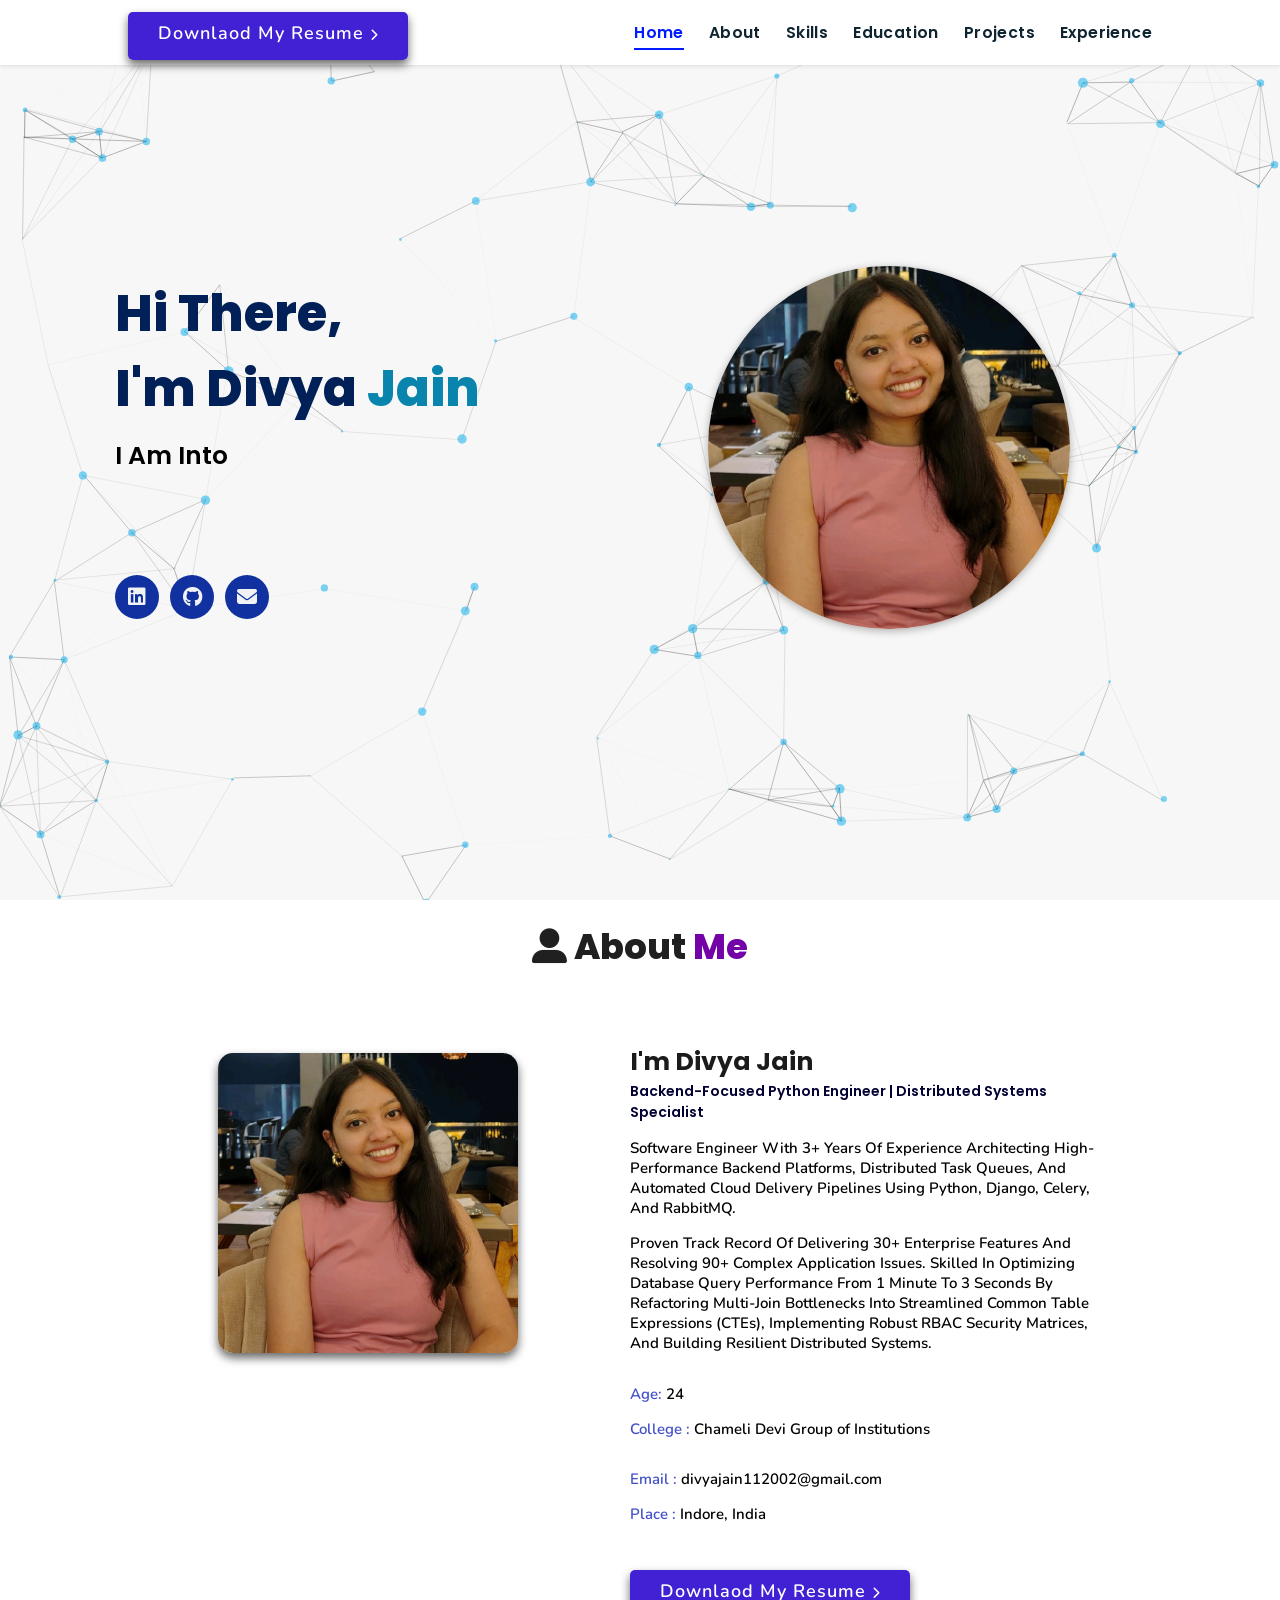
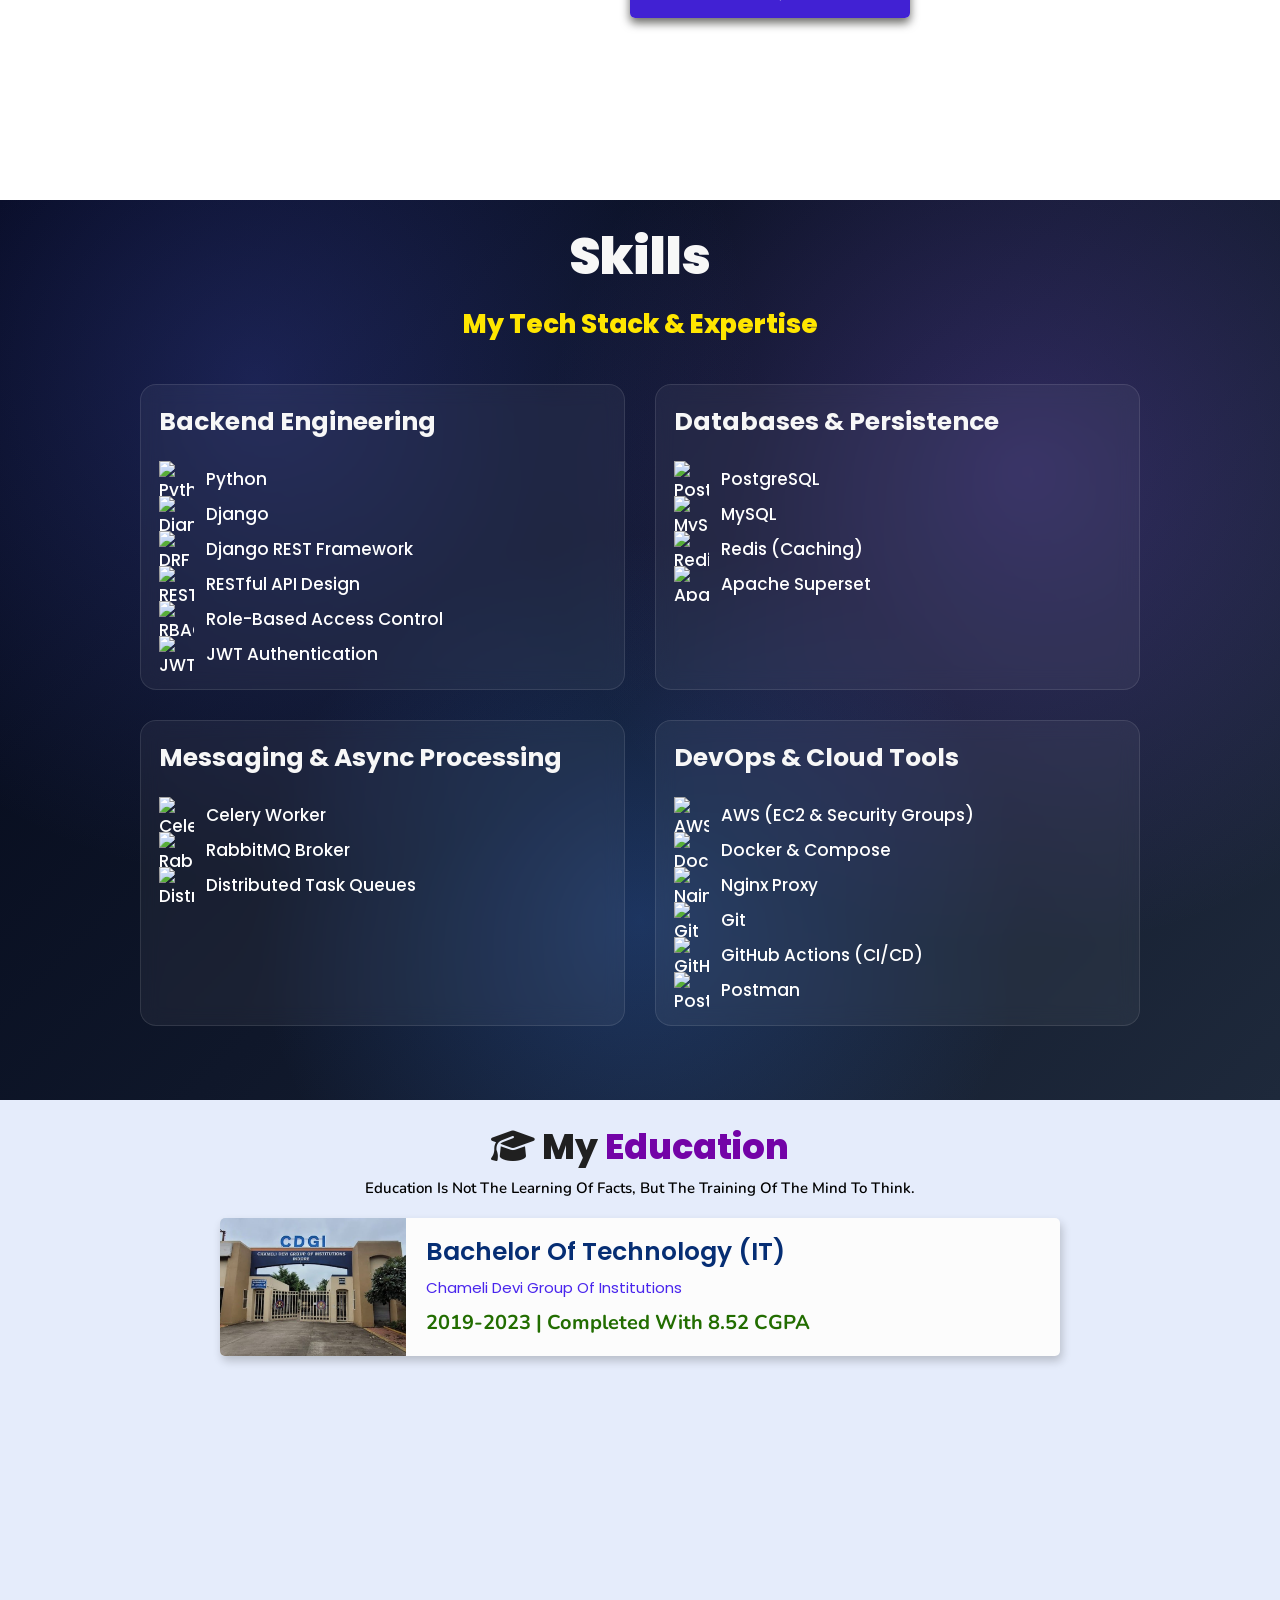
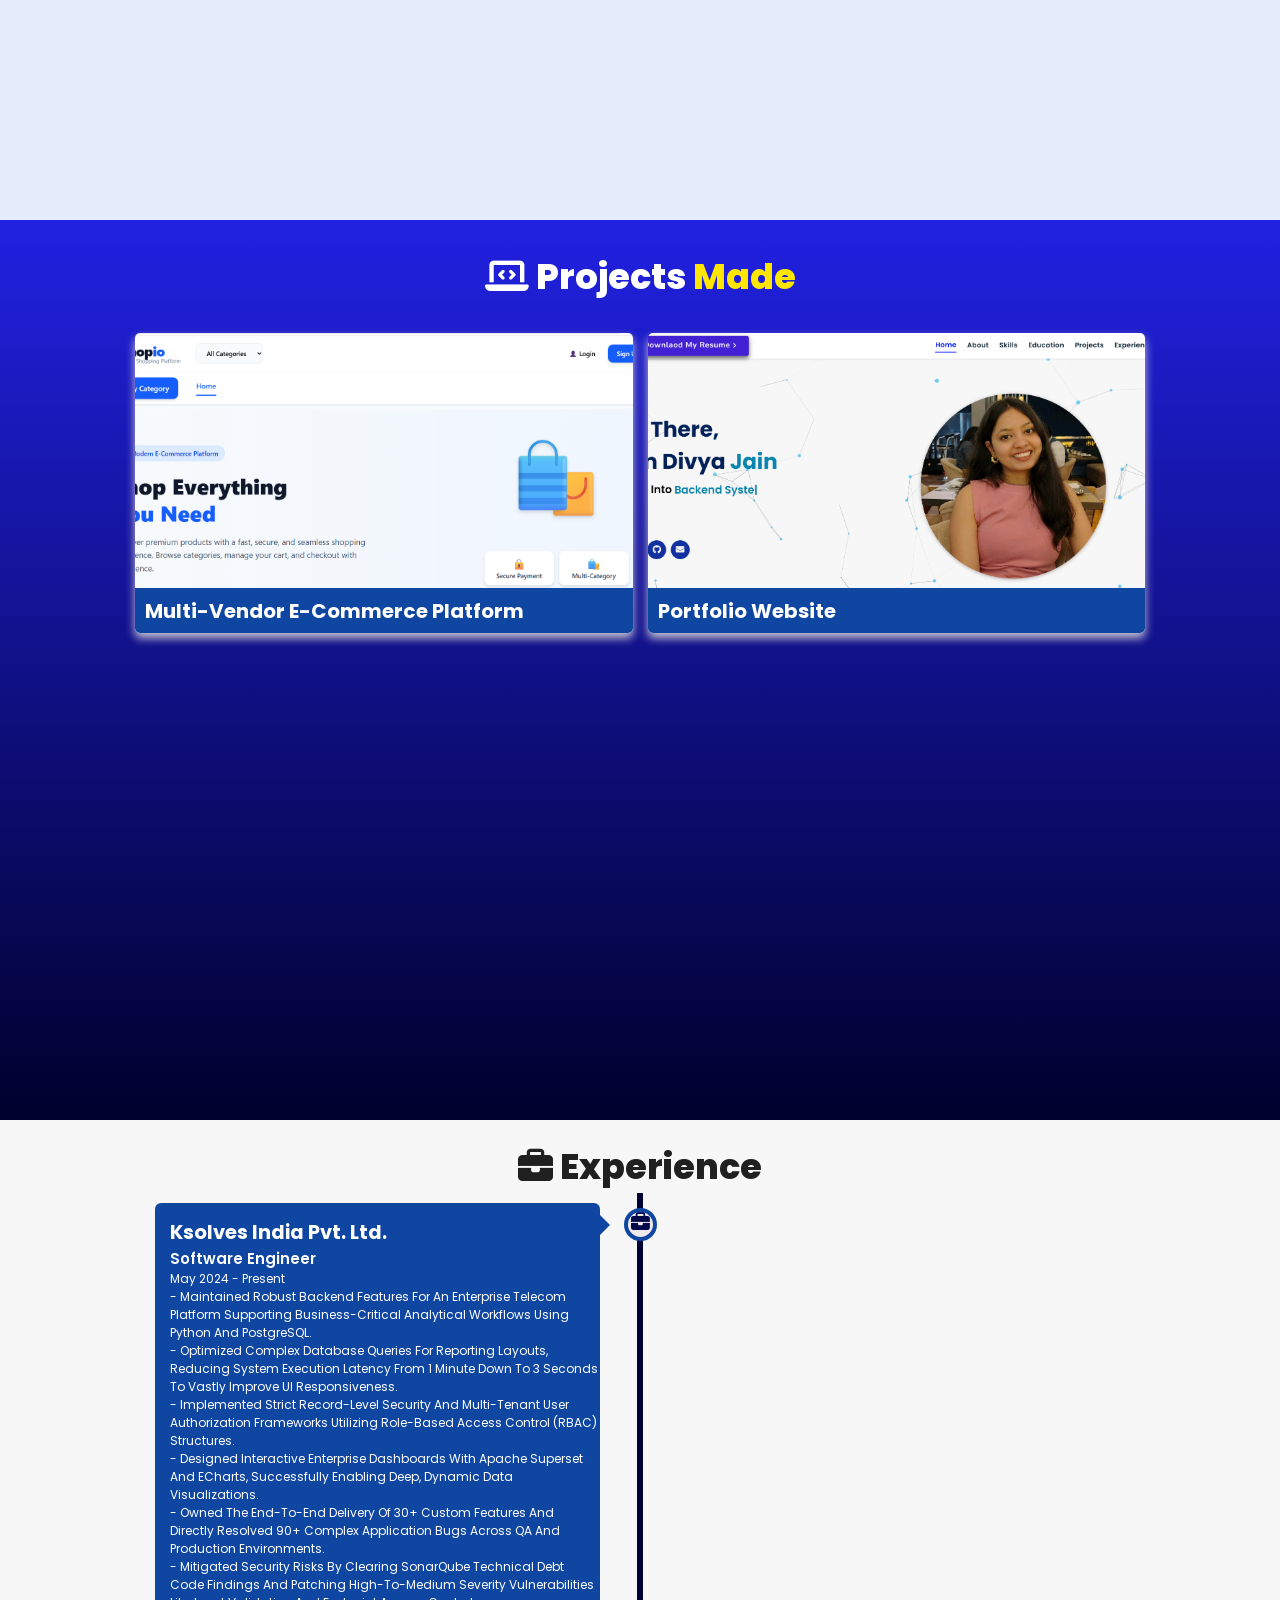
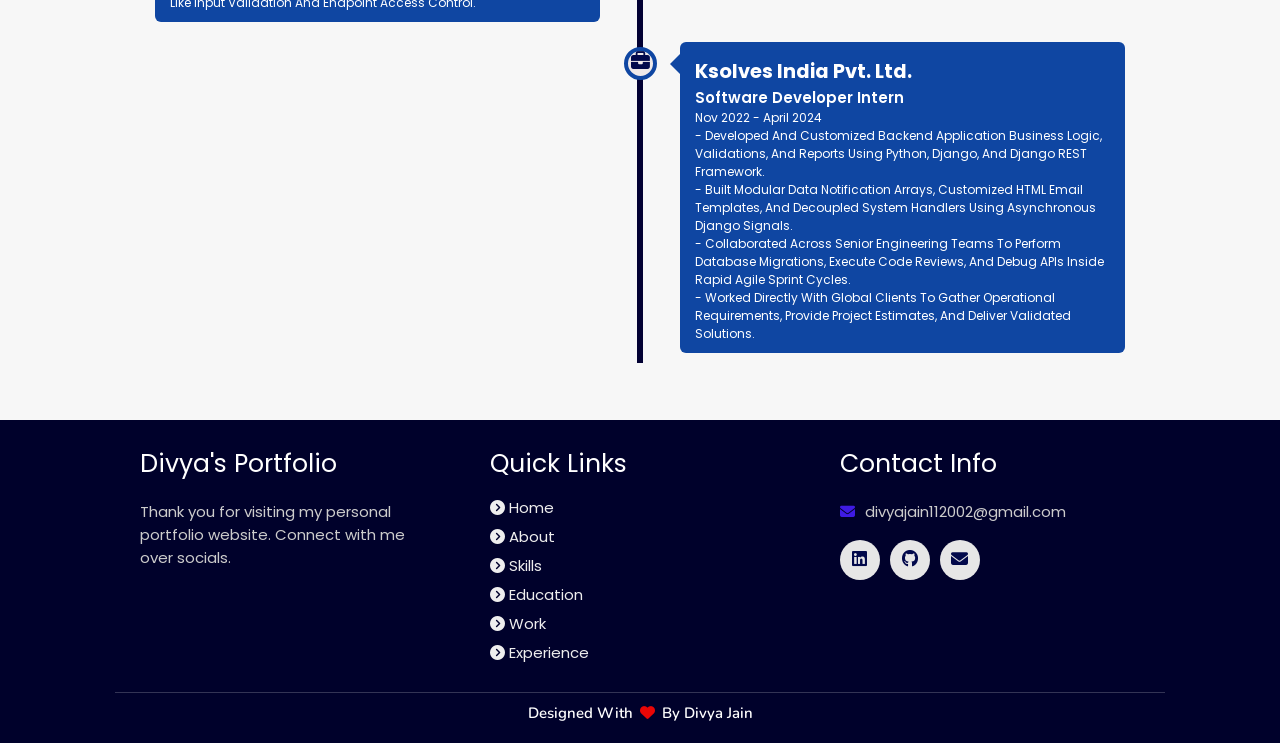
==== commit 4b2e66fb: "portfolio link updated" ====
--- a/index.html
+++ b/index.html
@@ -112,8 +112,7 @@
           Software Engineer with 3+ years of experience architecting high-performance backend platforms, distributed task queues, and automated cloud delivery pipelines using Python, Django, Celery, and RabbitMQ. 
       </p>
       <p>
-          Proven track record of delivering 30+ enterprise features and resolving 90+ complex application issues. Skilled in optimizing complex database telemetry layouts from 1 minute to 3 seconds, implementing robust RBAC security matrices, and building resilient distributed systems.
-      </p>
+Proven track record of delivering 30+ enterprise features and resolving 90+ complex application issues. Skilled in optimizing database query performance from 1 minute to 3 seconds by refactoring multi-join bottlenecks into streamlined Common Table Expressions (CTEs), implementing robust RBAC security matrices, and building resilient distributed systems.      </p>
       <br>
         
         <div class="box-container">
@@ -329,36 +328,38 @@
   <div class="box-container">
     
     <!-- Project 1: Multi-Vendor E-Commerce Platform (Shopio) -->
-    <div class="box tilt">
-      <img draggable="false" src="./assests/images/projects/Shopio_Homepage.png" alt="Multi-Vendor E-Commerce Platform" />
-      <div class="content">
-        <div class="tag">
-          <h3>Multi-Vendor E-Commerce Platform</h3>
-        </div>
-        <div class="desc">
-<p>A production-ready full-stack e-commerce platform featuring separate customer and seller registration workflows. Engineered with Django, DRF, and React, using Redis for high-throughput caching and a distributed Celery/RabbitMQ pipeline for non-blocking asynchronous background task orchestration. Secure checkout flows are fully integrated via Razorpay. Containerized with Docker and deployed on cloud infrastructure using AWS EC2 and automated GitHub Actions CI/CD pipelines.</p>          <div class="btns">
-            <a href="http://13.207.149.114/" class="btn" target="_blank"><i class="fas fa-eye"></i> Live Demo</a>
-            <a href="https://github.com/Divya250-del" class="btn" target="_blank">Code <i class="fas fa-code"></i></a>
-          </div>
-        </div>
-      </div>
-    </div>
+   <div class="box tilt">
+  <img draggable="false" src="./assests/images/projects/Shopio_Homepage.png" alt="Multi-Vendor E-Commerce Platform" />
+  <div class="content">
+    <div class="tag">
+      <h3>Multi-Vendor E-Commerce Platform</h3>
+    </div>
+    <div class="desc">
+      <p>A full-stack multi-vendor e-commerce platform built with Django, DRF, and React. Features distributed background tasks via Celery/RabbitMQ, Redis caching, Secure Razorpay checkouts, and fully containerized deployments on AWS EC2 using GitHub Actions CI/CD.</p> 
+      <div class="btns">
+        <a href="http://13.207.149.114/" class="btn" target="_blank"><i class="fas fa-eye"></i> View</a>
+        <a href="https://github.com/Divya250-del" class="btn" target="_blank">Code <i class="fas fa-code"></i></a>
+      </div>
+    </div>
+  </div>
+</div>
     
     <!-- Project 2: Personal Portfolio Website -->
-    <div class="box tilt">
+<div class="box tilt">
       <img draggable="false" src="./assests/images/projects/portImg.png" alt="Portfolio Website" />
       <div class="content">
         <div class="tag">
           <h3>Portfolio Website</h3>
         </div>
         <div class="desc">
-<p>Personal portfolio website designed to showcase my technical expertise, core engineering competencies, and professional background as a backend software engineer. This interactive interface cleanly presents my developer timeline, project configurations, and core systems architecture skills.</p>          <div class="btns">
-            <a href="https://github.com/Divya250-del" class="btn" target="_blank"><i class="fas fa-eye"></i> View</a>
-            <a href="https://github.com/Divya250-del" class="btn" target="_blank">Code <i class="fas fa-code"></i></a>
-          </div>
-        </div>
-      </div>
-    </div> 
+          <p style="margin-bottom: 12px;">Personal portfolio website designed to showcase my technical expertise, core engineering competencies, and professional background as a backend software engineer. This interactive interface cleanly presents my developer timeline, project configurations, and core systems architecture skills.</p> 
+          
+          <div class="btns" style="position: relative; display: inline-block; margin-top: 5px; z-index: 10;">
+            <a href="https://divya250-del.github.io/divya-portfolio-main/" class="btn" target="_blank"><i class="fas fa-eye"></i> View</a>
+            </div>
+        </div>
+      </div>
+    </div>
   </div>
     
 
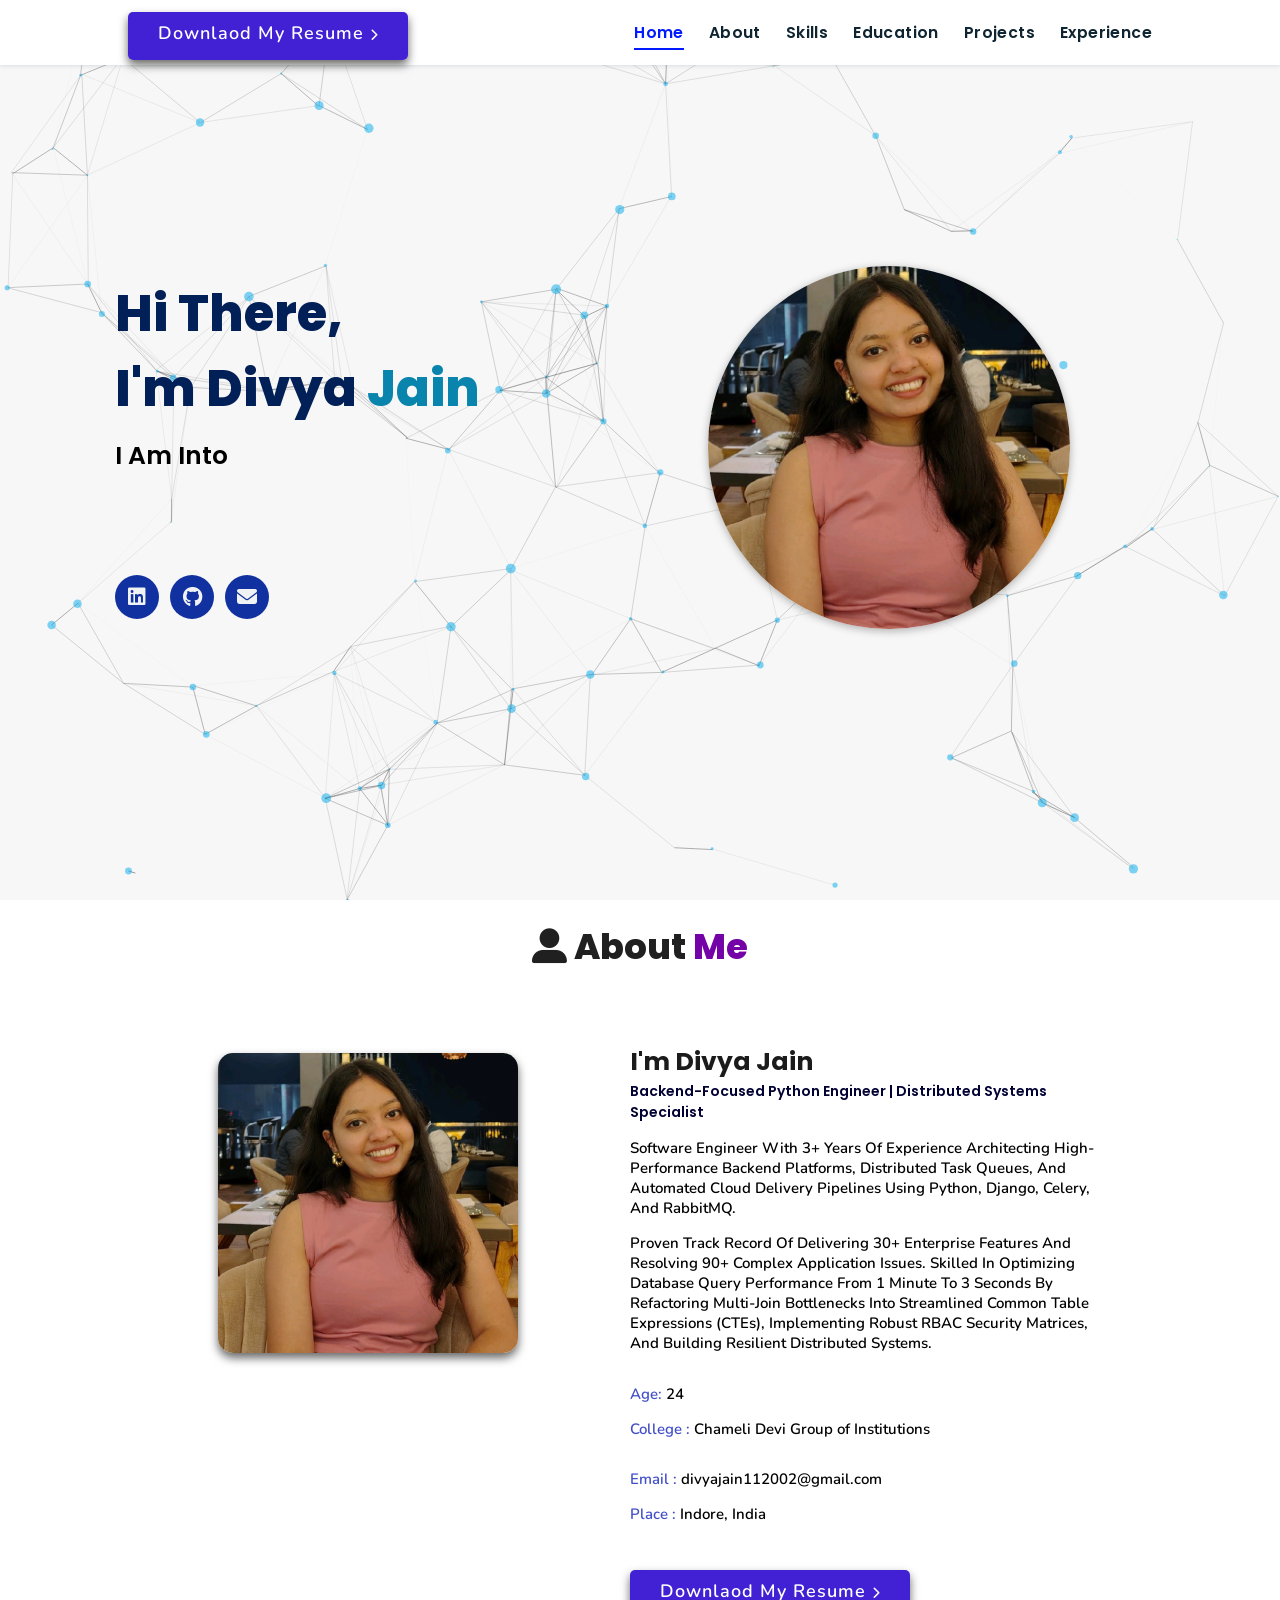
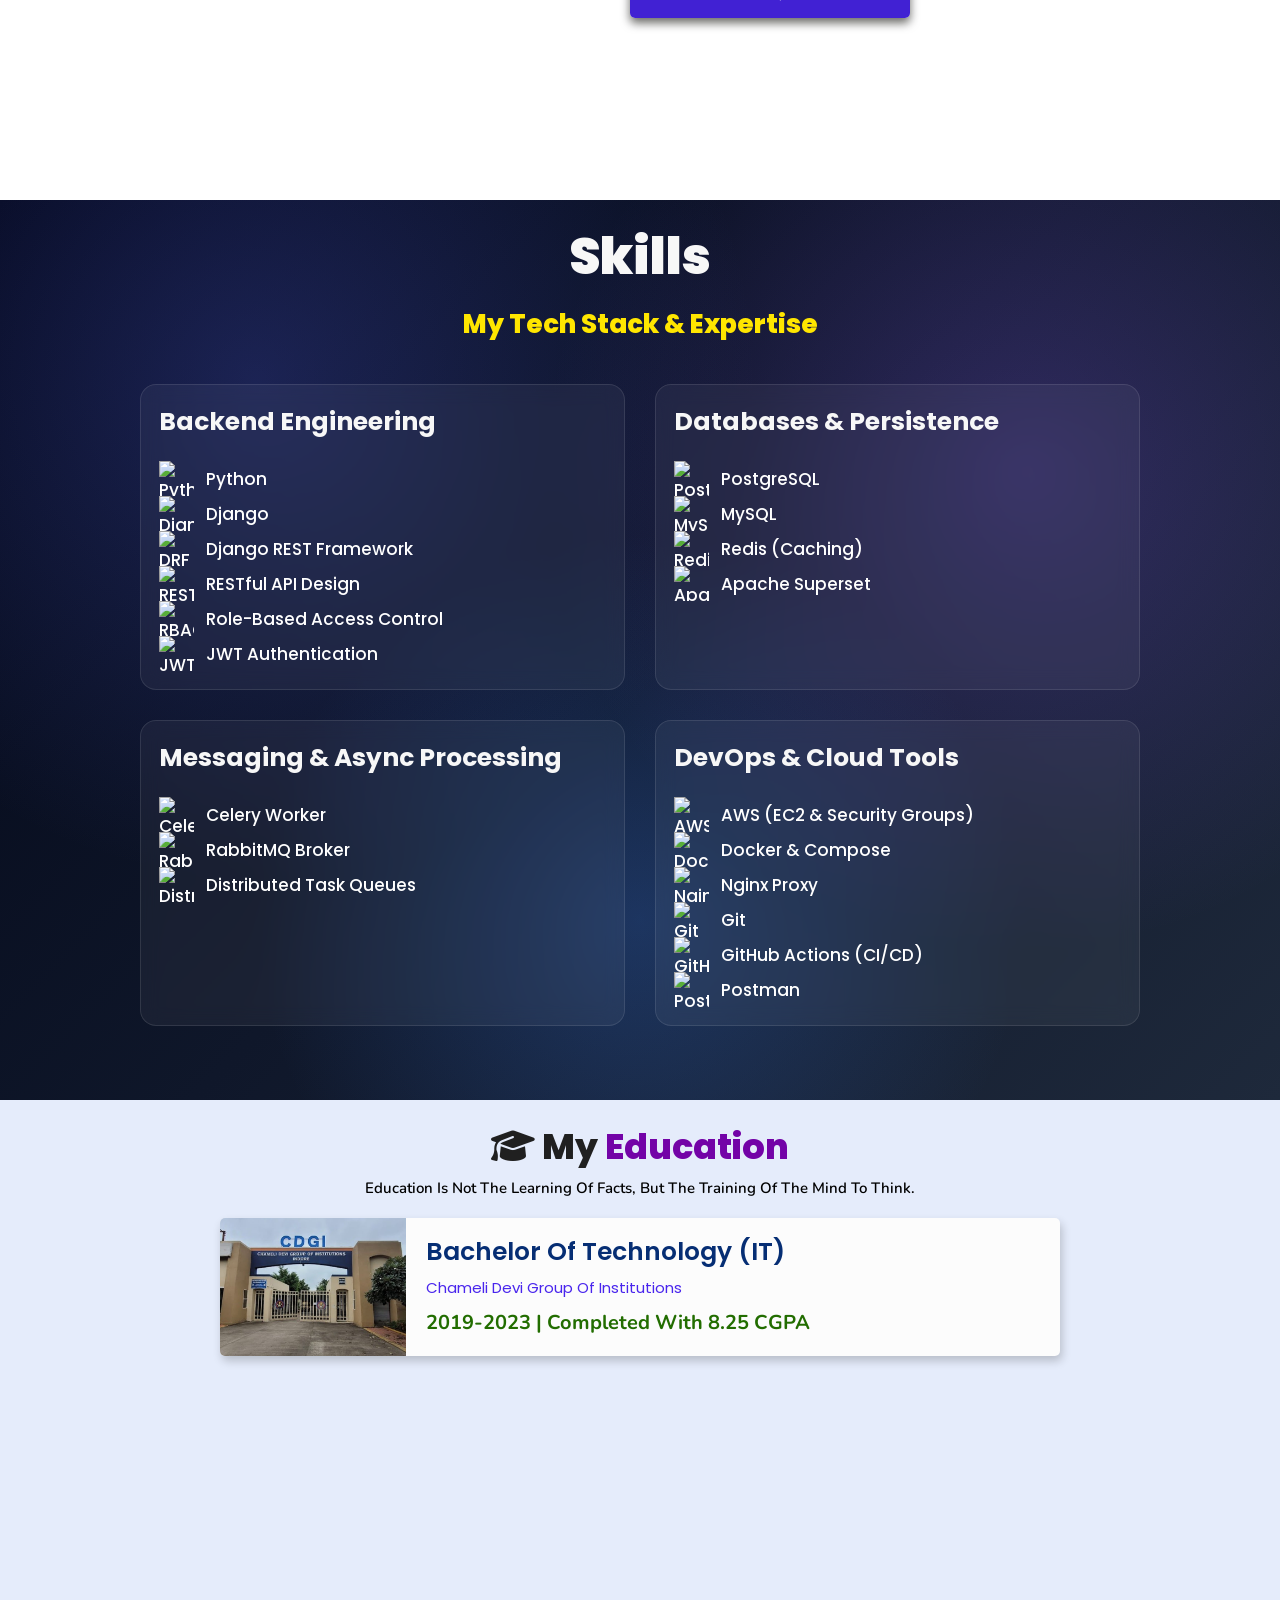
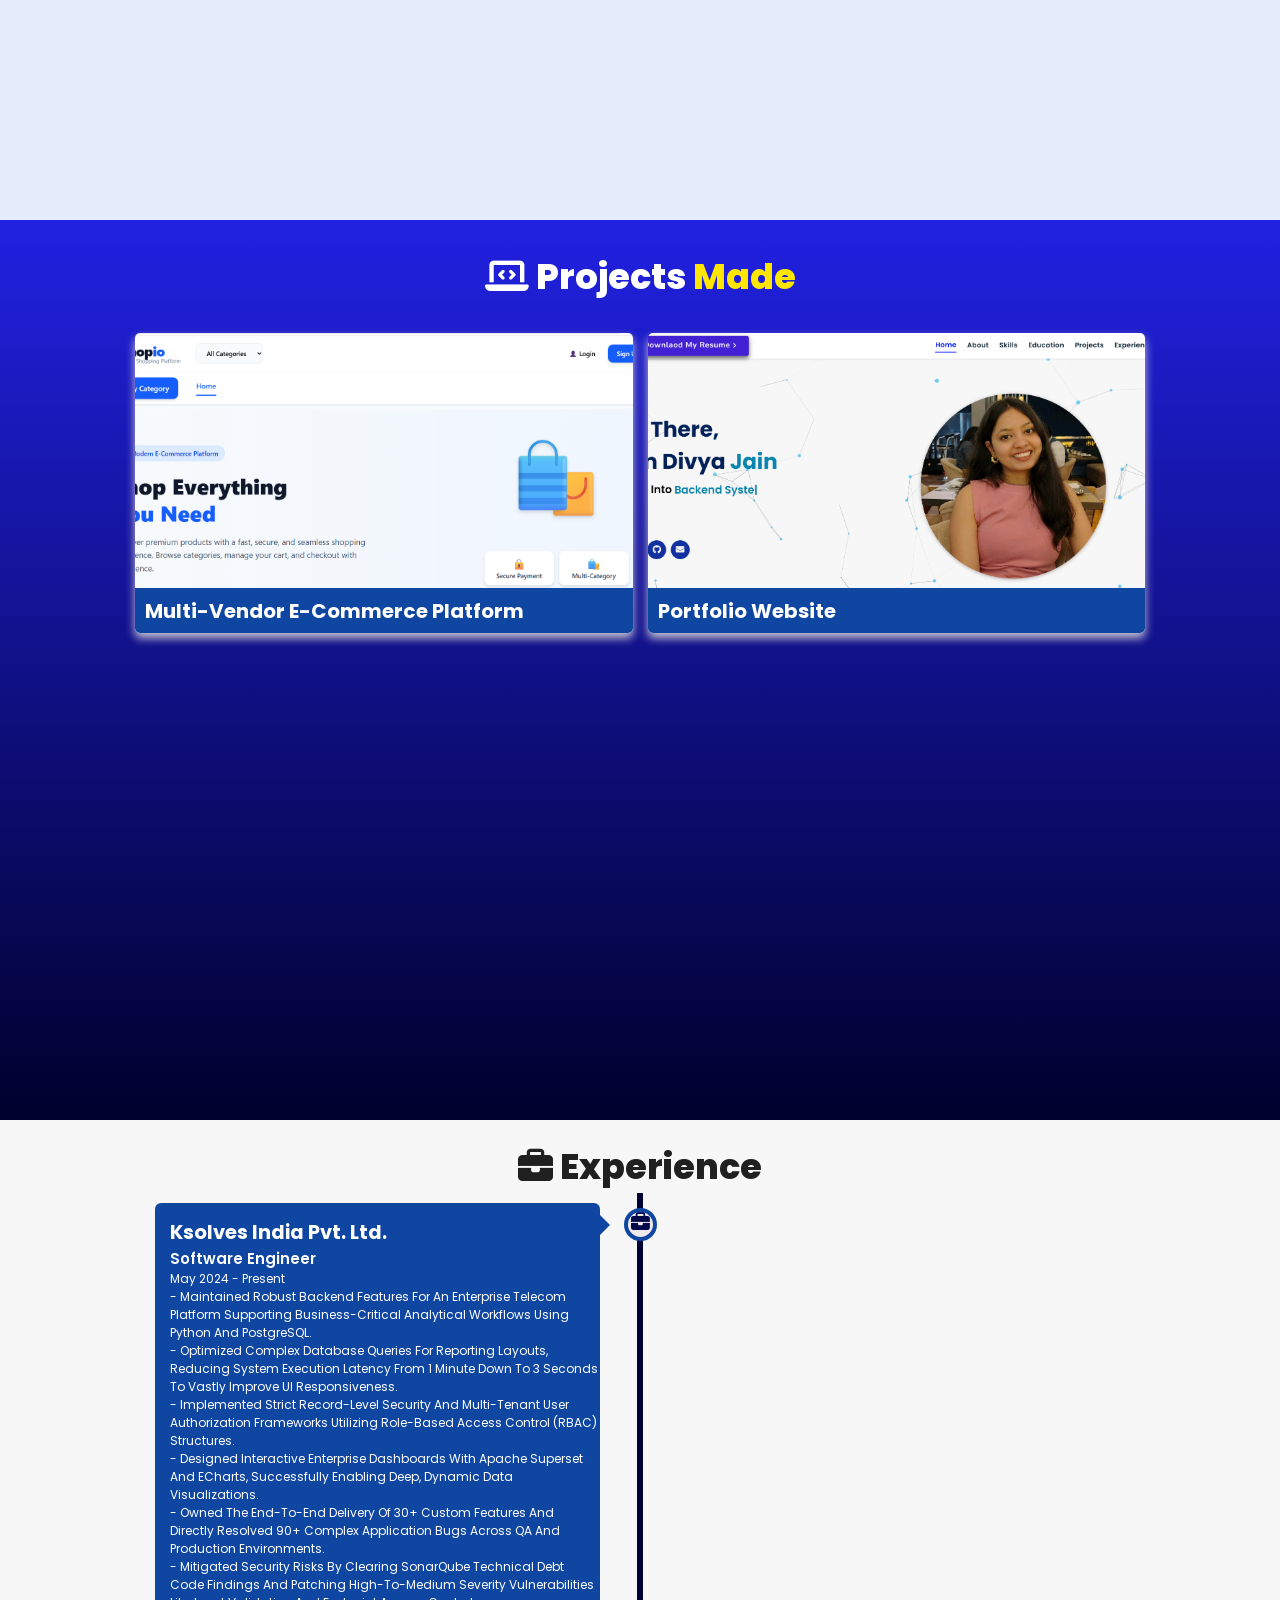
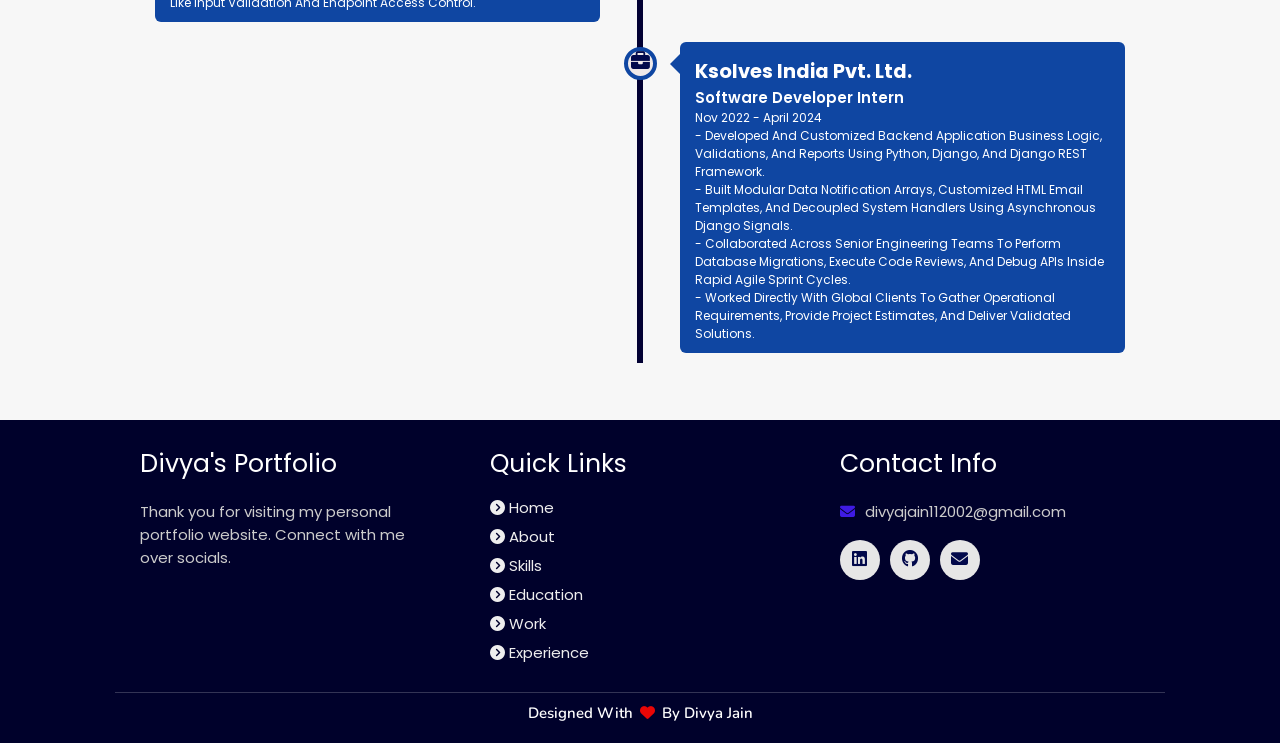
==== commit b68e4763: "Updated cgpa" ====
--- a/index.html
+++ b/index.html
@@ -310,7 +310,7 @@
         <div class="content">
         <h3>Bachelor of Technology (IT)</h3>
         <p>Chameli Devi Group of Institutions </p>
-        <h4>2019-2023 | Completed with 8.52 CGPA</h4>
+        <h4>2019-2023 | Completed with 8.25 CGPA</h4>
       </a> 
         </div>
     </div>
